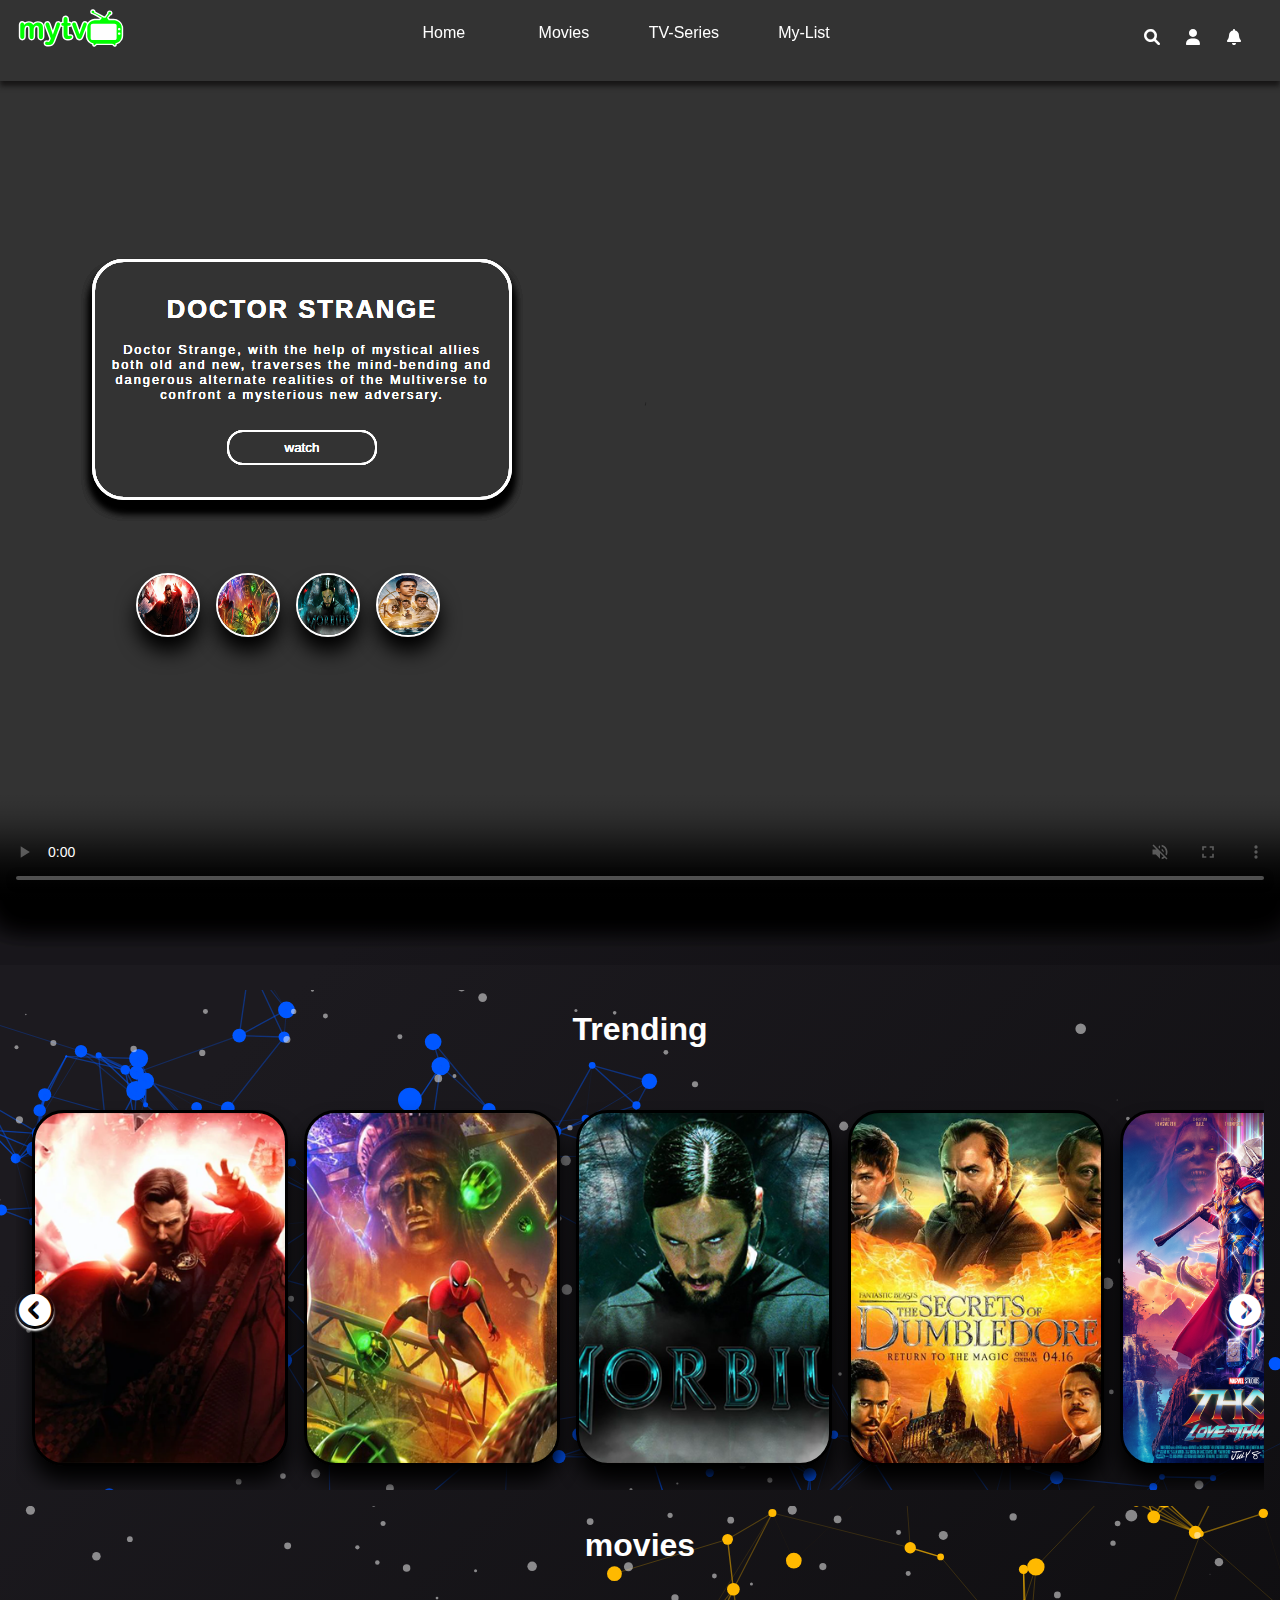
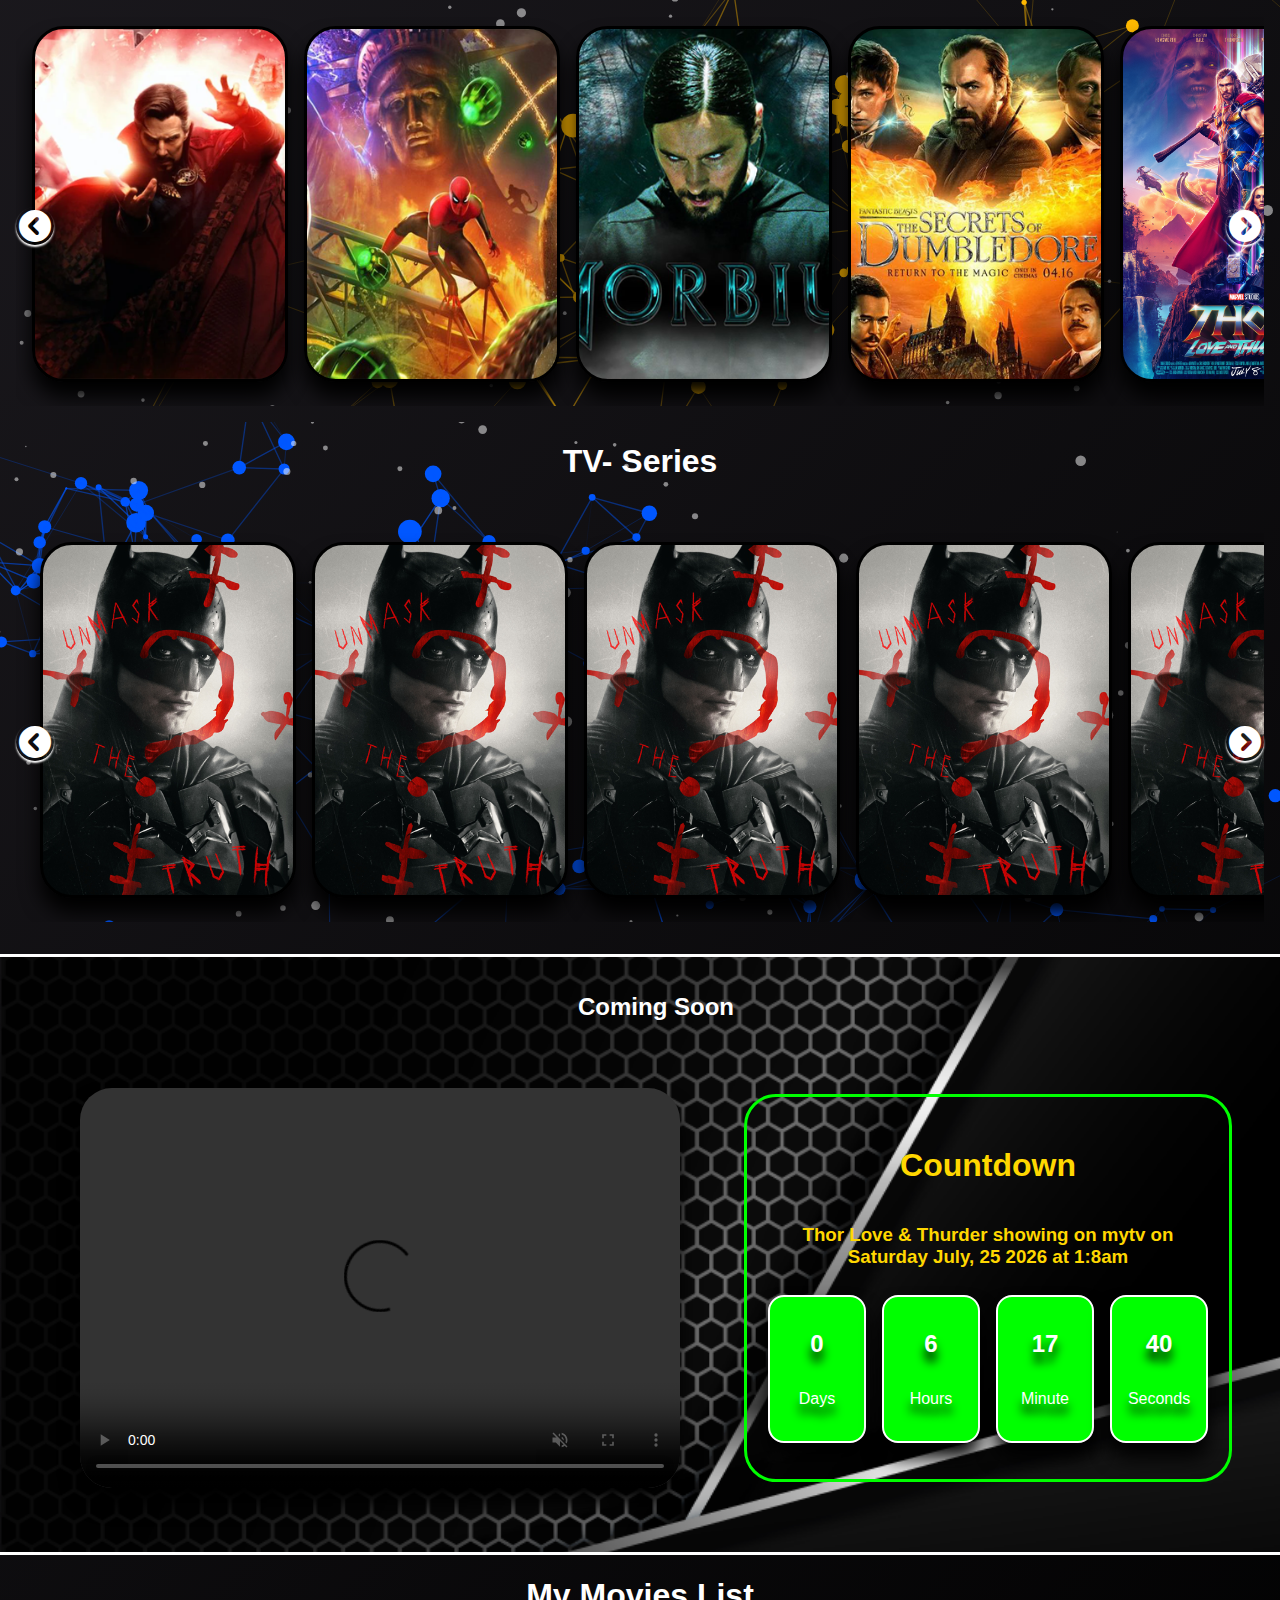
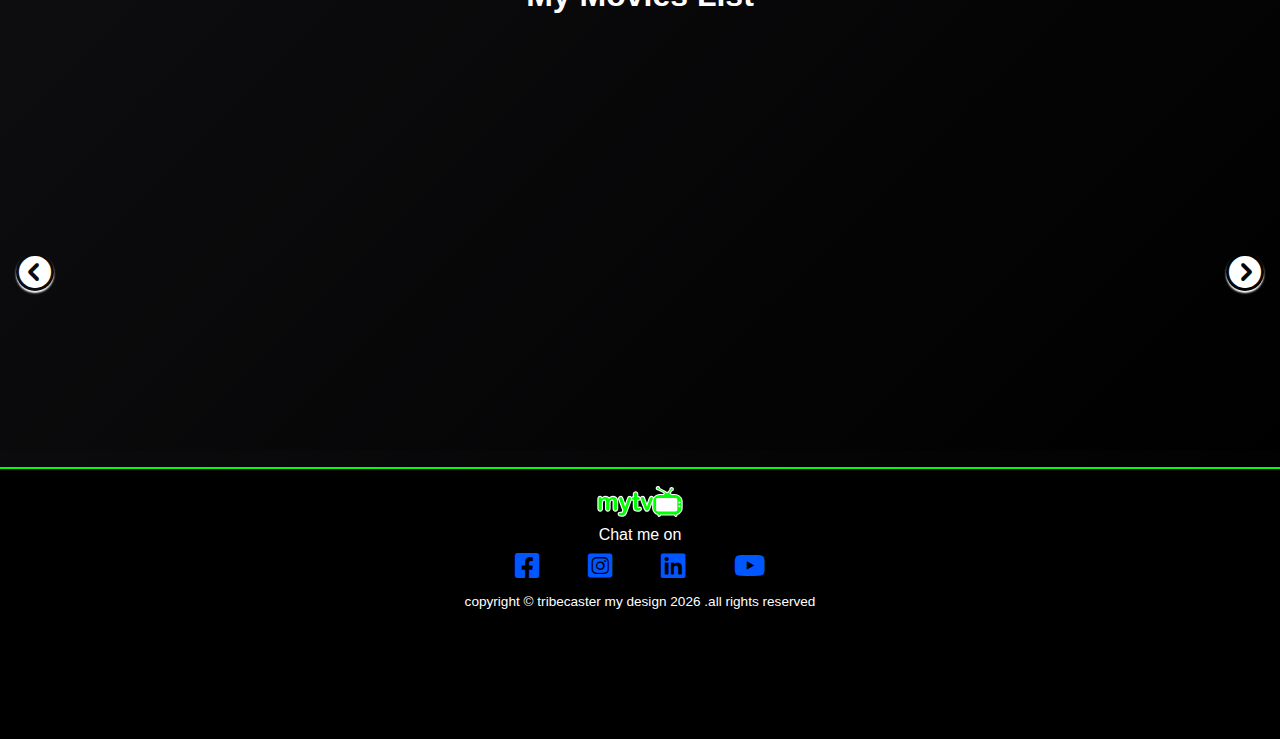
==== index.html @ 678ef8cb "add new files" ====
<!DOCTYPE html>
<html lang="en">
<head>
    <meta charset="UTF-8">
    <meta http-equiv="X-UA-Compatible" content="IE=edge">
    <meta name="viewport" content="width=device-width, initial-scale=1.0">
    <title>funtv</title>
    <!---------Font awesome---------->
    <link rel="stylesheet" href="./css/all.css">   
    <!---X------Font awesome------X---->

    <link rel="stylesheet" href="./css/style.css">
    
</head>
<body>

<!------------------------Navigation---------------------------->
    <header>
        <nav class="nav">
            <div class="main-nav">
                <div class="nav-menu nav-flex">
                    <div class="nav-logo">
                        <img src="./images/mymovies logo2.svg" alt="logo" width="110">
                    </div>

                    <div class="nav-toggle">
                        <div class="toggle-icon">
                            <i class="fa-solid fa-bars"></i>
                        </div>
                    </div>

                    <div class="nav-item">
                        <ul class="nav-list">
                            <li class="nav-link"><a href="#">Home</a></li>
                            <li class="nav-link"><a href="movies.html">Movies</a></li>
                            <li class="nav-link"><a href="#tv-series">TV-Series</a></li>
                            <li class="nav-link"><a href="#my-list">My-List</a></li>
                        </ul>
                    </div>

                    <div class="nav-user">
                        <ul class="other-icon">    
                            <li class="other-link">
                                <div class="search-box">
                                    <a href="searchbox.html"><i class="fa-solid fa-magnifying-glass"></i></a>
                                </div>
                            </li>
                            <li class="other-link">
                                <div class="login-box">
                                    <a href="#"><i class="fa-solid fa-user"></i></a>
                                </div>
                            </li>
                            <li class="other-link">
                                <div class="bell-box">
                                    <a href="#"><i class="fa-solid fa-bell"></i></a>
                                </div>
                            </li>
                        </ul>
                    </div>

                </div>
            </div>
        </nav>
    </header>
<!--------X----------------Navigation---------------X------------->

<!------------------------tittle Header---------------------------->
<main class="main">
    <section id="home">
      <div class="title-big">

        <div class="title-container">
        
            <!-------------------------
            <article class="title-header">
                <video controls muted autoplay loop class="video-container">
                    <source src="./video/morbius.mp4" type="video/mp4" /> 
                </video>
    
                <div class="title-box">
                    <h1>Morbius</h1>
                    <div class="title-info">
                        <p>Lorem ipsum dolor sit amet consectetur adipisicing elit. 
                            Laudantium voluptatum, dicta inventore quasi pariatur culpa 
                            aperiam similique recusandae ducimus molestiae?</p>
                    </div>
                    <div class="title-btn">
                        <button class="title-watch">Watch</button>
                    </div>
    
                </div>
    
            </article>
            --------------->

        </div>

    

      </div>

<!------------------------slider Header---------------------------     

      <div class="slider-header">
        <div class="slide-title">
            <h2>Most Watch Movies</h2>
        </div>

        <div class="slidehead-btn">
            <button class="prevslide">
                <i class="fa-solid fa-circle-chevron-left"></i>
            </button>
            <button class="nxtslide">
                <i class="fa-solid fa-circle-chevron-right"></i>
            </button>
        </div>

        <div class="slide-container slide snaps-inline">
           
            <div class="bg-banner" style="background-image:url(./images/model7.png);">
                <div class="bg-gradient">
                <div class="banner-info">
                    <h1>the amazing title</h1>
                    <span class="info-desc">
                        <p>
                            Lorem ipsum, dolor sit amet consectetur adipisicing elit. Necessitatibus, error.
                        </p>
                    </span>
    
                   <button class="btn-banner">watch</button>
                 </div>
                </div>   
            </div>

            <div class="bg-banner" style="background-image:url(./images/model7.png);">
                <div class="bg-gradient">
                <div class="banner-info">
                    <h1>the amazing title</h1>
                    <span class="info-desc">
                        <p>
                            Lorem ipsum, dolor sit amet consectetur adipisicing elit. Necessitatibus, error.
                        </p>
                    </span>
    
                   <button class="btn-banner">watch</button>
                 </div>
                </div>   
            </div>

            <div class="bg-banner" style="background-image:url(./images/model7.png);">
                <div class="bg-gradient">
                <div class="banner-info">
                    <h1>the amazing title</h1>
                    <span class="info-desc">
                        <p>
                            Lorem ipsum, dolor sit amet consectetur adipisicing elit. Necessitatibus, error.
                        </p>
                    </span>
    
                   <button class="btn-banner">watch</button>
                 </div>
                </div>   
            </div>


        </div>

      </div>

------X----------------slider Header--------------------X--------> 

    </section>

<!------X------------------tittle Header-------------------X--------->


<!----------------------------trending slider------------------------------------------>
<section id="trending">
    <div class="title-category">
        <h1>Trending</h1>
    </div>

    <!------------------Modal Movies------------------------>
    <div class="modal-movies">
        <div class="modal-container">
            <article class="box-modal">
                <div class="img-banner" style="background-image: url(../images/doctorstrange.png);">

                    <div class="watch-button">
                        <h1><i class="fa-solid fa-circle-play"></i></h1>
                    </div>

                </div>

                <div class="close-icon">
                    <i class="fa-solid fa-circle-xmark"></i>
                </div>

                <div class="modal-info">
                    <div class="movies-title">
                        <h2>Doctor strage</h2>
                    </div>
                    <div class="category-info">
                        
                        <span class="year">Year 2022</span>
                        <span class="rated">Rated 16+</span>
                        <span class="category">Action Adventure</span>

                    </div>

                    <div class="movies-info">
                        <p>
                            Lorem ipsum dolor sit, amet consectetur adipisicing elit.
                             A, iste? Quia esse minima expedita, sapiente molestiae voluptates
                              sit ducimus perspiciatis.
                        </p>
                    </div>

                    <div class="social-icon">
                        <div class="sad-btn">
                            <i class="fa-solid fa-face-sad-tear"></i>
                        </div>

                        <div class="like-btn">
                            <i class="fa-solid fa-thumbs-up"></i>
                        </div>
                        <div class="hearth-btn">
                            <i class="fa-solid fa-heart"></i>
                        </div>

                    </div>
                </div>
            </article>
        </div>
    </div>
    <!-------------------Modal Movies----------------------->

    <div class="slider-main">
        <div class="trending-container slider snaps-inline">
            <article class="trending-box" style="background-image: url(./images/batman.png);">
                <div class="card-title">
                   <h2>Batmen23</h2>
                </div>
    
                <div class="more-info">
                    <div class="button-icon">
                        <i class="fa-regular fa-circle-play"></i>
                        <div class="name-icon">
                            <span>info</span>
                        </div>
                    </div>
    
                    <div class="add-icon">
                        <i class="fa-solid fa-circle-plus"></i>
                        <div class="add-list">
                            <span>add to list</span>
                        </div>
    
                    </div>
    
                </div>
            </article>
    
    
        </div>
        <div class="slide-button">
            <div class="prev-slide previcon" onclick="prev(this)" type="button" >
                <i class="fa-solid fa-circle-chevron-left"></i>
            </div>
            <div class="next-slide nexticon" onclick="next(this)" type="button" >
                <i class="fa-solid fa-circle-chevron-right"></i>
            </div>
            
        </div>
        </div>

    </div>



</section>
<!---------X-------------------trending slider--------------------------X---------------->

<!----------------------------trending slider------------------------------------------>
<section id="movies">
    <div class="title-category">
        <h1>movies</h1>
    </div>

    <!------------------Modal Movies------------------------>
    <div class="modal-movies">
        <div class="modal-container2">
            <article class="box-modal2">
                <div class="img-banner" style="background-image: url(../images/doctorstrange.png);">

                    <div class="watch-button">
                        <h1><i class="fa-solid fa-circle-play"></i></h1>
                    </div>

                </div>

                <div class="close-icon">
                    <i class="fa-solid fa-circle-xmark"></i>
                </div>

                <div class="modal-info">
                    <div class="movies-title">
                        <h2>Doctor strage</h2>
                    </div>
                    <div class="category-info">
                        
                        <span class="year">Year 2022</span>
                        <span class="rated">Rated 16+</span>
                        <span class="category">Action Adventure</span>

                    </div>

                    <div class="movies-info">
                        <p>
                            Lorem ipsum dolor sit, amet consectetur adipisicing elit.
                             A, iste? Quia esse minima expedita, sapiente molestiae voluptates
                              sit ducimus perspiciatis.
                        </p>
                    </div>

                    <div class="social-icon">
                        <div class="sad-btn">
                            <i class="fa-solid fa-face-sad-tear"></i>
                        </div>

                        <div class="like-btn">
                            <i class="fa-solid fa-thumbs-up"></i>
                        </div>
                        <div class="hearth-btn">
                            <i class="fa-solid fa-heart"></i>
                        </div>

                    </div>
                </div>
            </article>
        </div>
    </div>
    <!-------------------Modal Movies----------------------->

    <div class="slider-main">
        <div class="trending-container2 slider snaps-inline" >
            <article class="trending-box2" style="background-image: url(./images/batman.png);">
                <div class="card-title">
                   <h2>Batmen23</h2>
                </div>
    
                <div class="more-info">
                    <div class="button-icon">
                        <i class="fa-regular fa-circle-play"></i>
                        <div class="name-icon">
                            <span>info</span>
                        </div>
                    </div>
    
                    <div class="add-icon">
                        <i class="fa-solid fa-circle-plus"></i>
                        <div class="add-list">
                            <span>add to list</span>
                        </div>
    
                    </div>
    
                </div>
            </article>


        </div>
        
        <div class="slide-button">
            <div class="prev-slide previcon" onclick="prev(this)" type="button" >
                <i class="fa-solid fa-circle-chevron-left"></i>
            </div>
            <div class="next-slide nexticon" onclick="next(this)" type="button" >
                <i class="fa-solid fa-circle-chevron-right"></i>
            </div>
            
        </div>
        </div>

    </div>



</section>
<!---------X-------------------trending slider--------------------------X---------------->

 
<!----------------------------Movies------------------------------------------>
<section id="tv-series">
    <div class="title-category">
        <h1>TV- Series</h1>
    </div>

    <div class="slider-main">
        <div class="trending-container">
            <article class="trending-box" style="background-image: url(./images/batman.png);">
                <div class="card-title">
                   <h2>Batmen23</h2>
                </div>
    
                <div class="more-info">
                    <div class="button-icon">
                        <i class="fa-regular fa-circle-play"></i>
                        <div class="name-icon">
                            <span>info</span>
                        </div>
                    </div>
    
                    <div class="add-icon">
                        <i class="fa-solid fa-circle-plus"></i>
                        <div class="add-list">
                            <span>add to list</span>
                        </div>
    
                    </div>
    
                </div>
            </article>
    
            <article class="trending-box" style="background-image: url(./images/batman.png);">
                <div class="card-title">
                   <h2>Batmen25</h2>
                </div>
    
                <div class="more-info">
                    <div class="button-icon">
                        <i class="fa-regular fa-circle-play"></i>
                        <div class="name-icon">
                            <span>info</span>
                        </div>
                    </div>
    
                    <div class="add-icon">
                        <i class="fa-solid fa-circle-plus"></i>
                        <div class="add-list">
                            <span>add to list</span>
                        </div>
    
                    </div>
    
                </div>
            </article>
    
            <article class="trending-box" style="background-image: url(./images/batman.png);">
                <div class="card-title">
                   <h2>Batmen60</h2>
                </div>
    
                <div class="more-info">
                    <div class="button-icon">
                        <i class="fa-regular fa-circle-play"></i>
                        <div class="name-icon">
                            <span>info</span>
                        </div>
                    </div>
    
                    <div class="add-icon">
                        <i class="fa-solid fa-circle-plus"></i>
                        <div class="add-list">
                            <span>add to list</span>
                        </div>
    
                    </div>
    
                </div>
            </article>
    
            <article class="trending-box" style="background-image: url(./images/batman.png);">
                <div class="card-title">
                   <h2>Batmen</h2>
                </div>
    
                <div class="more-info">
                    <div class="button-icon">
                        <i class="fa-regular fa-circle-play"></i>
                        <div class="name-icon">
                            <span>info</span>
                        </div>
                    </div>
    
                    <div class="add-icon">
                        <i class="fa-solid fa-circle-plus"></i>
                        <div class="add-list">
                            <span>add to list</span>
                        </div>
    
                    </div>
    
                </div>
            </article>
    
            <article class="trending-box" style="background-image: url(./images/batman.png);">
                <div class="card-title">
                   <h2>Batmen</h2>
                </div>
    
                <div class="more-info">
                    <div class="button-icon">
                        <i class="fa-regular fa-circle-play"></i>
                        <div class="name-icon">
                            <span>info</span>
                        </div>
                    </div>
    
                    <div class="add-icon">
                        <i class="fa-solid fa-circle-plus"></i>
                        <div class="add-list">
                            <span>add to list</span>
                        </div>
    
                    </div>
    
                </div>
            </article>
    
            <article class="trending-box" style="background-image: url(./images/batman.png);">
                <div class="card-title">
                   <h2>Batmen</h2>
                </div>
    
                <div class="more-info">
                    <div class="button-icon">
                        <i class="fa-regular fa-circle-play"></i>
                        <div class="name-icon">
                            <span>info</span>
                        </div>
                    </div>
    
                    <div class="add-icon">
                        <i class="fa-solid fa-circle-plus"></i>
                        <div class="add-list">
                            <span>add to list</span>
                        </div>
    
                    </div>
    
                </div>
            </article>
    
            <article class="trending-box" style="background-image: url(./images/batman.png);">
                <div class="card-title">
                   <h2>Batmen</h2>
                </div>
    
                <div class="more-info">
                    <div class="button-icon">
                        <i class="fa-regular fa-circle-play"></i>
                        <div class="name-icon">
                            <span>info</span>
                        </div>
                    </div>
    
                    <div class="add-icon">
                        <i class="fa-solid fa-circle-plus"></i>
                        <div class="add-list">
                            <span>add to list</span>
                        </div>
    
                    </div>
    
                </div>
            </article>
    
            <article class="trending-box" style="background-image: url(./images/batman.png);">
                <div class="card-title">
                   <h2>Batmen</h2>
                </div>
    
                <div class="more-info">
                    <div class="button-icon">
                        <i class="fa-regular fa-circle-play"></i>
                        <div class="name-icon">
                            <span>info</span>
                        </div>
                    </div>
    
                    <div class="add-icon">
                        <i class="fa-solid fa-circle-plus"></i>
                        <div class="add-list">
                            <span>add to list</span>
                        </div>
    
                    </div>
    
                </div>
            </article>
    
        </div>
        <div class="slide-button">
            <div class="prev-slide previcon" onclick="prev(this)" type="button" >
                <i class="fa-solid fa-circle-chevron-left"></i>
            </div>
            <div class="next-slide nexticon" onclick="next(this)" type="button" >
                <i class="fa-solid fa-circle-chevron-right"></i>
            </div>
            
        </div>
        </div>

    </div>


</section>
<!----------X------------------Movies--------------------------------X---------->

<section id="notification">

    <div class="notification-container">

        <div class="notif-title">
            <h2>Coming Soon</h2>
        </div>

      <article class="countdown-box">
        <div class="video-display">
            <video controls muted autoplay loop class="latest-movies">
                <source src="./video/video1.mp4" type="video/mp4">
            </video>
        </div>

      

        <div class="countdown-info">
            <div class="soon-desc">
                <h1>Countdown</h1>
                <h3>Thor LOve & Thunder showing on funtTV on sept, 15 2022 Monday @ 12:30 am</h3>
            </div>

            <div class="deadline">
                <!-----------deadline item--------------------->
                <div class="deadlin-format">
                    <h4>22</h4>
                    <span class="year">Days</span>
                </div>

                <!---X--------deadline item------------X--------->
                <!-----------deadline item--------------------->
                <div class="deadlin-format">
                    <h4>22</h4>
                    <span class="year">Hours</span>
                </div>

                <!---X--------deadline item------------X--------->
                 <!-----------deadline item--------------------->
                 <div class="deadlin-format">
                    <h4>22</h4>
                    <span class="year">Minute</span>
                </div>

                <!---X--------deadline item------------X--------->
                 <!-----------deadline item--------------------->
                 <div class="deadlin-format">
                    <h4>22</h4>
                    <span class="year">Seconds</span>
                </div>

                <!---X--------deadline item------------X--------->
            </div>
        </div>

      </article>
    </div>
</section>

<section id ="my-list">
    <div class="title-category">
        <h1>My Movies List</h1>

    </div>

    

    <!------------------Modal Movies------------------------>
    <div class="modal-movies">
        <div class="modal-container">
            <article class="box-modal">
                <div class="img-banner" style="background-image: url(../images/doctorstrange.png);">

                    <div class="watch-button">
                        <h1><i class="fa-solid fa-circle-play"></i></h1>
                    </div>

                </div>

                <div class="close-icon">
                    <i class="fa-solid fa-circle-xmark"></i>
                </div>

                <div class="modal-info">
                    <div class="movies-title">
                        <h2>Doctor strage</h2>
                    </div>
                    <div class="category-info">
                        
                        <span class="year">Year 2022</span>
                        <span class="rated">Rated 16+</span>
                        <span class="category">Action Adventure</span>

                    </div>

                    <div class="movies-info">
                        <p>
                            Lorem ipsum dolor sit, amet consectetur adipisicing elit.
                             A, iste? Quia esse minima expedita, sapiente molestiae voluptates
                              sit ducimus perspiciatis.
                        </p>
                    </div>

                    <div class="social-icon">
                        <div class="sad-btn">
                            <i class="fa-solid fa-face-sad-tear"></i>
                        </div>

                        <div class="like-btn">
                            <i class="fa-solid fa-thumbs-up"></i>
                        </div>
                        <div class="hearth-btn">
                            <i class="fa-solid fa-heart"></i>
                        </div>

                    </div>
                </div>
            </article>
        </div>
    </div>
    <!-------------------Modal Movies----------------------->

    <div class="slider-main">
        <div class="addlist-container2 slider snaps-inline" >
            <!----------------------------
            <article class="soon-box">
              <div class="soon-inside" style="background-image: url(./images/batman.png);">
                <div class="card-title">
                   <h2>Batmen23</h2>
                </div>
    
                <div class="soon-info ">
                    <div class="button-icon soon-icon">
                        <i class="fa-regular fa-circle-play"></i>
                        <div class="name-icon">
                            <span>info</span>
                        </div>
                    </div>
    
                    <div class="add-icon soon-icon">
                        <i class="fa-solid fa-circle-plus"></i>
                        <div class="add-list">
                            <span>add to list</span>
                        </div>
    
                    </div>
    
                </div>
               </div>
            </article>


           ------------------------>
        </div>
        
        <div class="slide-button">
            <div class="prev-slide previcon" onclick="prev(this)" type="button" >
                <i class="fa-solid fa-circle-chevron-left"></i>
            </div>
            <div class="next-slide nexticon" onclick="next(this)" type="button" >
                <i class="fa-solid fa-circle-chevron-right"></i>
            </div>
            
        </div>
        </div>

    </div>

</section>

</main>

<footer>

    <div class="footer-container">
        <div class="footer-info">
            <div class="my-logo">
                <img src="./images/mymovies logo2.svg" alt="" width="90">
            </div>
                <span class="visit">Chat me on</span>
            <div class="footer-icon">
              
                    <a href="#"><i class="fa-brands fa-facebook-square"></i></a>
                    <a href="#"><i class="fa-brands fa-instagram-square"></i></a>
                    <a href="#"><i class="fa-brands fa-linkedin"></i></a>
                    <a href="#"><i class="fa-brands fa-youtube"></i></a>
             
            </div>
            <span class="copyright">
                <p>copyright &copy; tribecaster my design <span id="date"> </span>
                    .all rights reserved</p>
            </span>
        </div>
    </div>

</footer>


    <!---------------Javascript Library------------------>

    <script src="./js/main.js"></script>

    
</body>
</html>
---- css/style.css ----
::-webkit-scrollbar {
    height: 0.75rem;
    width: 0.75rem;
    
}

::-webkit-scrollbar-track {
    background: rgba(23, 22, 22);
}


::-webkit-scrollbar-thumb {
    background: var(--dark);
    border-radius: 1rem;
    border: 2px solid var(--lightDark);
}

::-webkit-scrollbar-thumb:hover {

    border: 2px solid var(--applegreen);

}


html, body {
    width: 100%;
    margin: 0;
    padding: 0;
    box-sizing: border-box;
    overflow-x: hidden;
    scroll-behavior: smooth;
    background: var(--darkapple);
    font-family: Arial, Helvetica, sans-serif;   
}


:root {

    /*---------Linear Gradient-------------*/
    --darklighht: linear-gradient(260deg, rgba(0, 0, 0) 0%,  rgba(0, 0, 5) 35%, rgba(23, 22, 22, 1) 100%);
    --darksky: linear-gradient(90deg, rgba(4,1,43,1) 0%, rgba(13,6,130,1) 50%, rgba(4,1,43,1) 100%);
    --darksky2: radial-gradient(circle, rgba(4,1,43,1) 0%, rgba(13,6,130,1) 30%, rgba(4,1,43,1) 90%);
    --preDark: radial-gradient(circle, rgba(20,20,22,1) 0%, rgba(11,11,11,1) 45%, rgba(1,0,8,1) 100%);
    --darkapple: linear-gradient(315deg, #000000 0%, #1c1a1f 74%);
    --darkapple2: linear-gradient(90deg, rgba(0, 0, 0, 0) 0%, rgba(0, 0, 0, 0.192) 40%, hwb(264 10% 88%) 74%, hwb(264 10% 88%) 100%);
    --cyan: #4158D0;
    --gradeientmegnta: linear-gradient(43deg, #4158D0 0%, #C850C0 46%, #FFCC70 100%);

    /*--X-------Linear Gradient-----------X--*/

    /*--------- Color-------------*/
    --darkblue: #04012b;
    --applegreen: #00FF00;
    --dark: #000000;
    --lightDark: #171616;
    --lavander: rgb(90, 20, 160);
    --cyan: #0057FF;

    /*----X----- Color----------X---*/

}

/*-----------------Global style----------------------*/
.nav-flex {
    display: flex;
    flex-direction: row;
    flex-wrap: wrap; 
    font-family: Arial, Helvetica, sans-serif;   
}

ul {
    list-style: none;
}

a {
    text-decoration: none;
    color: white;
}

/*---------------Header-----------------*/

.nav {
    margin: 0rem;
    padding: 0rem;
    background: transparent;
    overflow: hidden;
    min-height:9vh;
    height: 0rem;
    color: white;
    position: fixed;
    z-index: 1000;
    width: 100%;
    transition: 2s all ease-in-out;
    box-shadow: 0 5px 5px var(--lightDark);
}

.fixed-nav {

    background: var(--dark);
    transition: 2s all ease-in-out;
    box-shadow: 0 3px 3px var(--applegreen);
}

.nav-logo {
    align-items: center !important;
    justify-content: center;
    margin-top: -0.5rem;
  
}

.nav-toggle {
    justify-content: left;
    left: 85%;
    position: absolute;
    margin: 0.25rem;
    padding: 0.70rem;
    border-radius: 10rem;
    display: none;
    top: 0%;
    transition: 1s all ease-in-out;
}

.toggle-icon i {
    font-size: 1.25rem;
}

.show-nav{
    height: 23rem;
    transition: 1s all ease-in-out;
    border-radius: 0rem 0rem 10rem 2rem;
    border-bottom: 4px solid var(--applegreen);
    box-shadow: 0 5px 5px var(--dark);
}

.main-nav {
    margin: 1rem;

}

.nav-menu {
    justify-content: space-between;
}

.nav-list {
    display: flex;
    align-items: center;
    justify-content: space-between; 
    margin: 0.5rem;
  
} 
    

.nav-link {
    width: 120px;
    height: 50px;
    justify-content: center;
    text-align: center;
    transition: 5s all ease-out;
    border-radius: 0.5rem;
   
}

.nav-link :hover{
    background-color: var(--darkDark);
    padding: 0.35rem;
    border-radius: 1rem;
    font-weight: bold;
    font-size: 1.10rem;
    transition: 0.5s all ease-in;
    color: var(--applegreen);
    box-shadow: 0 2px 5px white;
    border: 2px solid var(--applegreen);
    
}


.other-icon {
    display: flex;
    align-items: center;
    justify-content: center;
    flex-direction: row;
    text-align: center;
    margin: 0.6rem;
    
}

.other-link {
    margin: 0rem 0.5rem;
    width: 25px;
    height:25px;
    text-align: center ;
    align-items: center !important;
    display: flex;
    justify-content: center;
}

.other-link a {
    height: 20px;
    width: 20px;

}

.other-link a:hover{
    background-color: var(--darkDark);
    padding: 0.3rem 0.5rem;
    border-radius: 10rem;
    font-weight: bold;
    font-size: 1.35rem;
    transition: 0.5s all ease-in-out;
    color: var(--applegreen);
    box-shadow: 0 2px 3px white;
    border: 2px solid var(--applegreen);
 

}

/*--X--------------Header---------------X--*/

/*---------------Title Header-----------------*/
.title-header {
    display: flex;
    justify-content: center;
    align-items: center;
    margin: 0%;
    box-sizing: border-box;
    min-height: 110vh;
    place-items: center;

}

.title-container {
    display: flex;
    justify-content: center;
    flex-direction: row;
    align-items: center;
    overflow: hidden;
    width: 100%;
}

.video-container{
    top: 0;
    left: 0;
    width: 100%;
    height: 100%;
    object-fit: cover;
    position: absolute;
    z-index: 200;
    box-shadow: 0 20px 30px var(--dark);

}

.title-box {
    display: flex;
    flex-direction: column;
    width: 420px;
    height: 300px;
    color: white;
    align-items: center;
    position: absolute;
    justify-content: center;
    right: 60%;
    margin-top: -18%;


}

.box-title {
    border: 3px solid white;
    box-shadow: 0 10px 10px var(--dark);
    font-size: 0.8rem;
    padding: 1rem;
    border-radius: 2rem;
    z-index: 300;
    font-family: Arial, Helvetica, sans-serif;
    letter-spacing: 2px;
}

.title-box h1 {
    text-transform: uppercase;
    justify-content: center;
    width: 100%;
    align-items: center;
   text-align: center;
}

.title-info {
    text-align: center;
}

.title-btn {

    display: flex;
    justify-content: center;
    padding: 1rem;
    align-items: center;
    
    
}

.title-watch {

    width: 150px;
    height: 35px;
    border-radius: 1rem;
    border-style: none;
    background: transparent;
    border: 2.5px solid white;
    color: white;
    transition: 1s all ease-in-out;
    justify-content: center;
    align-items: center;
    text-align: center;

}

.title-btn :hover {

    box-shadow: 0 7px 8px var(--dark);
    transition: 1s all ease-in-out;
    color: var(--cyan);
    letter-spacing: 0.8rem;
    text-transform: uppercase;
    background: white;
    text-align: center;
    justify-content: center;
    align-items: center;
    display: flex;
    text-shadow: 0 2px 2px var(--dark);
    font-weight: bold;

}

.trailer-container {
    display: flex;
    justify-content: center;
    width: 100%;
    height: 150px;
    align-items: center;
    flex-direction:row;
    position: absolute;
    top: 100%;
    
}

.trailer-list {
  
    display: flex;
    flex-direction: row;
    justify-content: center;
    align-items: center;
    width: 350px;
    left: -8%;
    position: relative;
    z-index: 400;

}

.trailer-link {
    width: 60px;
    height: 60px;
    border: 2px solid white;
    overflow:hidden ;
    align-items: center;
    box-shadow: 0 15px 20px var(--dark);
    border-radius: 10rem;
    justify-content: center;
    transition:  1s all ease-out;
    flex-direction: column;
    margin: 0.5rem;

}

.trailer-link:hover {

    border-radius: 2rem 0em 2rem 0rem;
    transition: 1s all ease-in-out;
    transform: scale(1.1);
    border: 2px solid white;
    box-shadow: 0 10px 15px var(--applegreen);

}

.trailer-img {
    width: 100%;
    height: 100%;
    display: flex;
    justify-content: center;
    align-items: center;

}

/*---X------------Title Header---------------X--*/

/*-----------------Header Slider--------------------*/

.slider-header {
    display: flex;
    justify-content:center;
    align-items:center;
    flex-direction: column;

}

.slide-title {
    display: flex;
    justify-content: flex-end;
    color: whitesmoke;
    align-items: center;
    margin-right: 3rem;
    width: 1100px;
}

.slide-container {

    width: 100%;
    max-width: 1100px;
    max-height: 100%;
    height: 110vh;
    display: flex;
    flex-direction: row;
    justify-content: flex-start;
    align-items: center;
    padding-bottom: 1rem;
    scroll-behavior: smooth;
    transition: 1s all ease-in-out;
    margin-bottom: 3rem;
    overflow-x: auto;
}

.slide-container::-webkit-scrollbar {
    margin: 2rem;

}

.bg-banner {

    width: 315px;
    height: 650px;
    background-position: center;
    background-size: cover;
    background-repeat: no-repeat;
    display: flex;
    align-items: center;
    justify-content: center;
    margin: 1rem;
    border: 2px solid var(--dark);
    transition: 1s all ease-out;
    padding: 0.5rem;
    background-blend-mode:difference;
    margin-bottom: 1rem;  
    transition: 1s all ease-out; 
    box-shadow: 0 15px 15px var(--dark);

}


.bg-gradient {
    width: 100%;
    height: 100%;
    background: var(--darkapple2);
    display: flex;
    justify-content: center;
    align-items: center;
    padding: 1.5rem;
    
}

.banner-info {
    display: flex;
    justify-content: center;
    align-items: center;
    border: 3px solid white;
    width: 250px;
    height: 250px;
    padding: 2rem 0.5rem;
    margin: 1rem;
    margin-top: 100%;
    flex-direction: column;
    position: relative;
    border-radius: 1rem;
    text-align: center;
    color: white;
    box-shadow: 0 7px 8px var(--dark);
    text-shadow: 0 3px 3px var(--dark);
    transition: 1s all ease-in-out;
    opacity: 0%;
   
}

.banner-info h3 {
    width: 100%;
    height: 50px;
   
}

.info-desc {
    width: 100%;
    height: 175px;
    overflow: hidden;
    font-size: 0.9rem;
    padding-bottom: 0.7rem;
    margin-bottom: 0.5rem;
}

.bg-banner:hover {

    transition: 1s all ease-in-out;
    box-shadow: 0 18px 20px rgb(6, 18, 240);
    border: 5px solid white;

}

.bg-banner:hover .banner-info {

    opacity: 100%;
    transition: 1s all ease-in-out;

}

.btn-banner {
    width: 100px;
    height: 25px;
    border-radius: 1rem;
    border-style: none;
    border: 2px solid white;
    background: transparent;
    color: white;
    box-shadow: 0 10px 10px var(--dark);
    text-transform: uppercase;

}


.snaps-inline {
    scroll-snap-type: inline mandatory;
    scroll-padding-inline: 1rem;
    scroll-snap-type: mandatory;

}

.snaps-inline > * {
    scroll-snap-align: start;
}

.slidehead-btn {
    width: 100%;
    max-width: 1120px;
    display: flex;
    justify-content: space-between;
    align-items: center;
    z-index: 2500;
    position: absolute;
    transition: 1s all ease-in-out;

}

.prevslide, .nxtslide {
    width: 40px;
    height: 40px;
    font-size: 1.5rem;
    display: flex;
    justify-content: center;
    align-items: center;
    border-radius: 10rem;
    background-color: transparent;
    color: white;
    border-style: none;
    box-shadow: 0 2px 2px white;
    
}

.nxtslide :hover {
    font-size: 2rem;
    color: whitesmoke;
    transition: 0.5s all ease-in-out;
}

.prevslide :hover {
    font-size: 2rem;
    color: whitesmoke;
    transition: 0.5s all ease-in-out;
    
}



/*-----------------Header Slider--------------------*/


main {

    background: var(--darkapple);
    margin: 0;
    padding: 0;
    width: 100%;
    height: 100%;

}

/*---------------Trending Media Scroll-----------------*/

#trending {

    background-image: url(../images/abract.svg);
    width: 100%;
    height: 100%;
    background-size: cover;
    background-position:bottom;
    background-repeat: no-repeat;

}


#tv-series {

    background-image: url(../images/abract.svg);
    width: 100%;
    height: 100%;
    background-size: cover;
    background-position:bottom;
    background-repeat: no-repeat;

}

#movies {

    background-image: url(../images/abract\ 2.svg);
    width: 100%;
    height: 100%;
    background-size: cover;
    background-position: center;
    background-repeat: no-repeat;

}

#trending {
    margin: 0;
    padding: 0;
    box-sizing: border-box;

}

.title-category {
    display: flex;
    justify-content: center;
    color: white;

}

.trending-container {

    display: grid;
    grid-auto-flow: column;
    grid-auto-columns: 30;
    overflow-x: auto;
    height: 100%;
    margin: 1rem;
    scroll-behavior: smooth;
    padding: 1rem;

    
}

.trending-container::-webkit-scrollbar-track {
    background: rgba(23, 22, 22, 25%) !important;
}

.trending-box {
    width: 250px;
    min-height: 350px;
    margin: 0.5rem;
    display: flex;
    justify-content: center;
    align-items: center;
    background-position: center;
    background-size: cover;
    background-repeat: no-repeat;
    border-radius: 2rem;
    border: 3px solid var(--dark);
    box-shadow: 0 15px 20px var(--dark);
    flex-direction: column;
    align-items: center;
    overflow: hidden;
    transition: 1s all ease-in-out;
    scroll-behavior: auto;
    color: white;
    
}

.soon-box {

    display: flex;
    justify-content: center !important;
    align-items: center;
    width: 250px;
    height: 350px;
   border-radius: 1rem;
   overflow: hidden;
   box-shadow:  0 15px 20px var(--dark);
   margin: 0.75rem;
   flex-direction: column;
   
}

.card-title {
    width: 100%;
    height: 75px;
    display: flex;
    justify-content: center;
    text-align: center;
    color: white;
    align-items: center;
    visibility: hidden;


}

.card-title h2 {
    padding: 1rem;
    text-shadow: 0 5px 5px var(--dark);
    letter-spacing: -0.5px;

}

.soon-inside {

    background-position: center;
    background-size: cover;
    background-repeat: no-repeat;
    width: 100%;
    height: 100%;
    display: flex;
    justify-content: center;
    align-items: center;
    flex-direction: column;

}

.soon-info {
    display: flex;
    justify-content: space-around;
    color: white;
    width: 100%;
    height: 10rem;
    margin: 1rem;
    align-items: baseline;
    padding: 1rem;
    transform: translateY(130%);
    transition: 1s all ease-in-out;
    font-size: 1.25rem;
}

.soon-box:hover  .soon-info {

    transform: translateY(70%);
    transition: 1s all ease-in;
    background-color: rgba(28, 241, 17, 0.5);
    
}

.soon-icon i{
    background:var(--applegreen) !important;
    padding: 0.25rem;
    border-radius: 10rem;
    color: white;
    font-size: 1.5rem;
    box-shadow: 0 15px 15px var(--dark);
}


.trending-box:hover {
    border: 3px solid var(--lavander);
    transition: 1s all ease-in;
}

.trending-box:hover  .more-info {

    transform: translateY(70%);
    transition: 1s all ease-in;
    background-color: rgba(102, 51, 153, 50%);
    border: 4px solid var(--lavander);
}


.more-info {
    display: flex;
    justify-content: space-around;
    background-color: rgba(255, 255, 255, 50%);
    border: 2px solid rgba(255, 255, 255, 50%);
    color: white;
    width: 100%;
    height: 10rem;
    margin: 1rem;
    align-items: baseline;
    padding: 1rem;
    transform: translateY(140%);
    transition: 1s all ease-in-out;
    font-size: 1.25rem;
    z-index: 900;
}

.button-icon {
    display: flex;
    flex-direction: column;
    justify-content: center;
    align-items: center !important;
    width: 110px;
    
}

.addlist-icon {
    display: flex;
    flex-direction: column;
    justify-content: center;
    align-items: center !important;
    width: 110px;
    
}

.button-icon i {
    background:var(--gradeientmegnta);
    padding: 0.25rem;
    border-radius: 20rem;
    color: white;
    justify-content: center !important;
    justify-items: center !important;
    flex-direction: column;
    display: flex;
    font-size: 1.5rem;
    box-shadow: 0 15px 15px var(--dark);
    margin: 0rem;

}

.name-icon {
   visibility: hidden;
   transition: 1s all ease-out;
}

.button-icon:hover .name-icon {
    visibility: visible;
    border-radius: 1rem;
    border: 1px solid white;
    transition: 1s all ease-in-out;
    margin-top: 0.25rem;
    padding: 0.5rem;
}

.add-icon {
    display: flex;
    flex-direction: column;
    justify-content: center;
    align-items: center;
    width: 120px;

}

.remove-icon {
    display: flex;
    flex-direction: column;
    justify-content: center;
    align-items: center;
    width: 100px;
    text-align: center;

}

.remove-icon i{
    background:var(--gradeientmegnta);
    padding: 0.25rem;
    border-radius: 10rem;
    color: white;
    font-size: 1.5rem;
    box-shadow: 0 15px 15px var(--dark);
}

.remove-icon:hover .add-list {
    visibility: visible;
    margin-top: 0.25rem;
    border-radius: 1rem;
    border: 1px solid white;
    transition: 1s all ease-in-out;
    padding: 0.5rem;
}

.add-icon i{
    background:var(--gradeientmegnta);
    padding: 0.25rem;
    border-radius: 10rem;
    color: white;
    font-size: 1.5rem;
    box-shadow: 0 15px 15px var(--dark);
}

.add-list {
    visibility: hidden;
    transition: 1s all ease-out;
}

.add-icon:hover .add-list {
    visibility: visible;
    margin-top: 0.25rem;
    border-radius: 1rem;
    border: 1px solid white;
    transition: 1s all ease-in-out;
    padding: 0.5rem;
}

/*-------------button slider--------------*/
.slide-button {
    display: flex;
    justify-content: space-between;
    flex-direction: row;
    width: 100%;
    color: white;
    font-size: 2rem;
    align-items: center !important;
    position: absolute;
    margin-top: -18%;
}

 .next-slide, .prev-slide {
    margin: 1rem;
    border: 4px solid transparent;
    border-radius: 10rem;
    align-items: center;
    height: 30px;
    width: 30px;
    justify-content: center;
    display: flex;
    background-color: transparent;
    box-shadow: 0 2px 2px white;
    transition: 1s all ease-out;

}



.show-btn {
    visibility: visible !important;
}

.prev-slide :hover , .next-slide :hover {

   transform: scale(1.2);
   transition: 0.5s all ease-in-out;
   border-radius: 10rem;
   border: 2px solid transparent;
   box-shadow: 0 10px 10px var(--dark);
 
}

.hide-scroll {

    visibility: hidden;
}

/*-----X--------button slider-------X-------*/
/*---------------modal Movies-----------------*/

.button-icon2 {
    display: flex;
    flex-direction: column;
    justify-content: center;
    align-items: center !important;
    width: 110px;
    
}

.button-icon2 i {
    background:var(--gradeientmegnta);
    padding: 0.25rem;
    border-radius: 20rem;
    color: white;
    justify-content: center !important;
    justify-items: center !important;
    flex-direction: column;
    display: flex;
    font-size: 1.5rem;
    box-shadow: 0 15px 15px var(--dark);
    margin: 0rem;

}

.button-icon2:hover .name-icon {
    visibility: visible;
    border-radius: 1rem;
    border: 1px solid white;
    transition: 1s all ease-in-out;
    margin-top: 0.25rem;
    padding: 0.5rem;
}

.add-icon2 {
    display: flex;
    flex-direction: column;
    justify-content: center;
    align-items: center;
    width: 120px;
    
}

.add-icon2 i{
    background:var(--gradeientmegnta);
    padding: 0.25rem;
    border-radius: 10rem;
    color: white;
    font-size: 1.5rem;
    box-shadow: 0 15px 15px var(--dark);

}

.hide{
    visibility: hidden;
}

.add-icon2:hover .add-list {
    visibility: visible;
    margin-top: 0.25rem;
    border-radius: 1rem;
    border: 1px solid white;
    transition: 1s all ease-in-out;
    padding: 0.5rem;
}


.trending-container2 {

    display: grid;
    grid-auto-flow: column;
    grid-auto-columns: 30;
    overflow-x: auto;
    height: 100%;
    margin: 1rem;
    scroll-behavior: smooth;
    padding: 1rem;
    
}

.addlist-container2 {

    display: grid;
    grid-auto-flow: column;
    grid-auto-columns: 30;
    overflow-x: auto;
    height: 400px;
    margin: 1rem;
    scroll-behavior: smooth;
    z-index: -1000;
    justify-content: flex-start;
    flex-direction: row;
}

.addlist-container2::-webkit-scrollbar-track {
    background: rgba(23, 22, 22, 25%) !important;
}

.trending-container2::-webkit-scrollbar-track {
    background: rgba(23, 22, 22, 25%) !important;
}

.trending-box2 {
    width: 250px;
    min-height: 350px;
    margin: 0.5rem;
    display: flex;
    justify-content: center;
    align-items: center;
    background-position: center;
    background-size: cover;
    background-repeat: no-repeat;
    border-radius: 2rem;
    border: 3px solid var(--dark);
    box-shadow: 0 15px 20px var(--dark);
    flex-direction: column;
    align-items: center;
    overflow: hidden;
    transition: 1s all ease-in-out;
    scroll-behavior: auto;
    color: white;
    
}

.trending-box2:hover {
    border: 3px solid var(--lavander);
    transition: 1s all ease-in;
}

.trending-box2:hover  .more-info {

    transform: translateY(70%);
    transition: 1s all ease-in;
    background-color: rgba(102, 51, 153, 50%);
    border: 4px solid var(--lavander);
}



    .modal-movies {
         margin: 0;
         padding: 0;
         box-sizing: border-box;
         display: flex;
    }

    .modal-container {
        display: flex;
        width: 105%;
        justify-content: center;
        align-items: center;
        flex-direction: column;
        flex-wrap: wrap;
        z-index: 2000;
        height: 100vh;
        visibility: hidden;
        transition: 1s all ease-in-out;
        opacity: 0%;
        background: rgba(1, 4, 10, 0.648);
        left: 0;
        top: 0;
        position: fixed;
        transform: translateX(-150%);

    }

    .show-modal{
        visibility: visible;  
        transition: 1s all ease-in;
        opacity: 100%;
        transform: translateX(-1%);

    }

    .show-modal2{
        visibility: visible;  
        transition: 1s all ease-in;
        opacity: 100%;
        transform: translateX(1%);

    }
    

    .box-modal {

        display: flex;
        width: 800px;
        height: 400px;
        flex-direction: row;
        align-items: center;
        justify-content: center !important;
        box-shadow: 0 15px 20px var(--dark);
        padding: 1rem;
        background-image: url(../images/modal\ bg2.png);
        background-position: center;
        background-repeat: no-repeat;
        background-color: var(--dark);
        background-size: cover;
        border-radius:  0rem 0rem 0rem 3rem;
        border: 2px solid gold;
        color: white;
        margin: 4rem;
        position: absolute; 

    }


/*----------------All Movies Style-------------------------*/

    .modal-container2 {
        display: flex;
        width: 105%;
        justify-content: center;
        align-items: center;
        flex-direction: column;
        flex-wrap: wrap;
        z-index: 2000;
        height: 100vh;
        visibility: hidden;
        transition: 1s all ease-in-out;
        opacity: 0%;
        background: rgba(1, 4, 10, 0.648);
        left: 0;
        top: 0;
        position: fixed;
        transform: translateX(-150%);
    }




/*-------X---------All Movies Style--------------X-----------*/



    .img-banner {
        display: flex;
        flex-direction: row;
        align-items: center;
        justify-content: center;
        width: 650px;
        height: 350px;
        background-size: cover;
        background-position: center;
        background-repeat: no-repeat;
        border-radius: 0rem 3rem 0rem 3rem;
        box-shadow: 0 15px 20px var(--dark);
        z-index: 2000;
        margin: 1rem;
        position: relative;
    }  
    
    
    .video-modal {
        top: 0;
        left: 0;
        width: 100%;
        height: 100%;
        object-fit: cover;
        z-index: 200;
    }


    .img-movies {
        width: 450px;
    }

    .watch-button {
        display: flex;
        align-items: center !important;
        justify-content: center !important;
        font-size: 3rem;
        position: absolute;
        margin: 1rem;
        flex-direction: column;
   
    
    }

    .watch-button h1 i {

        display: flex;
        align-items: center !important;
        justify-content: center !important;
        color:rgba(255, 255, 255, 30%);
        border: 2px solid rgba(255, 255, 255, 30%);
        height: 60px;
        width: 60px;
        border-radius: 50rem;
        padding: 0.25rem;

    }

    .close-icon {
        display: flex;
        font-size: 1.5rem;
        position: absolute;
        left: 95%;
        top: 5%;
        transition: 1s all ease-in-out;

    }

    .close-icon:hover {
        box-shadow: 0 5px 5px var(--applegreen);
        border-radius: 2rem;
        transition: 1s all ease-in-out;

    }

    .modal-info {
        margin: 1rem;
        font-size: 1rem;
        display: flex;
        flex-direction: column;
        width: 100%;
        width: 280px;
        height: 320px;
        justify-content: center;
        padding: 0.5rem;

    }

    .category-info {
        display: flex;
        flex-direction: row;
        font-size: 0.7rem;
        justify-content: center;
        margin: 1rem;
    }

    .category-info span {
        text-align: center;
    }

    .social-icon {
        display: flex;
        flex-direction: row;
        justify-content: flex-end;
        justify-content: center;
        
    }

    .movies-info {
        display: flex;
        width: 100%;
        height: 200px;
        align-items: top;
        text-align: left;
        letter-spacing: 1px;
        overflow: hidden;
        font-size: 0.8rem;
    }

    .sad-btn, .like-btn, .hearth-btn {
        margin: 1rem;
        font-size: 1.2rem;
        color: white;
       
    } 

    .movies-title {
        display: flex;
        justify-content: center;
        align-items: center;
        width: 100%;
        height: 40px;
        color: white;  
    
    }

/*--------X-------modal Movies----------X-------*/
/*----X-----------Trending Media Scroll------------X-----*/

/*-----------------count down timer---------------------------*/
    #notification {
        margin: 0;
        padding: 0;
        box-sizing: border-box;
    }

    .notif-title {
        display:  flex;
        justify-content: center;
        align-items: center;
        color: white;
    }

    .notification-container {
        display: flex;
        justify-content: cente !important;
        flex-direction: column !important;
        align-items: center !important;
        width: 100%;
        height: 100%;
        background-image: url(../images/modal\ bg2.png);
        background-size: cover;
        background-position: center;
        background-repeat: no-repeat;
        border-top: 3px solid white;
        border-bottom: 3px solid white;
        margin-top: 2rem;
        padding: 1rem;
    }

    .countdown-box {
        display: flex;
        justify-content: center;
        flex-direction: row;
        align-items: center;
        flex-wrap: wrap;
        width: 100%;
        margin: 1rem;
        height: 100%;
    }


    .video-display {
        width: 600px;
        height: 400px;
        display: flex;
        justify-content:center;
        align-items: center;
        overflow: hidden;
        border-radius: 2rem;
        box-shadow: 0 15px 20px var(--dark);
        margin: 2rem;
    }


    .latest-movies {
        display: flex;
        width: 100%;
        height: 100%;
        left: 0;
        object-fit: cover;
        align-items: center;
        justify-content: center;

    }

    .countdown-info {
        display: flex;
        justify-content: center;
        align-items: center !important;
        flex-direction: column;
        width: 450px;
        height: 350px;
        margin: 2rem;
        text-align: center;
        color: gold;
        padding: 1rem;
        border: 3px solid var(--applegreen);
        border-radius: 2rem;
    }

    .soon-desc {
        display: flex;
        justify-content: center;
        align-items: center;
        flex-direction: column;
    }

    .deadline {
        display: flex;
        justify-content: center;
        align-items: center;
        color: white;
        flex-direction: row;

    }

    .deadlin-format {

        display: flex;
        align-items: center;
        justify-content: center;
        text-align: center;
        margin:0.5rem;
        padding: 2rem;
        background: var(--applegreen);
        flex-direction: column;
        width: 30px;
        height: 80px;
        font-size: 1.5rem;
        border-radius: 1rem;
        border:  2px solid white;
        box-shadow: 0 15px 20px var(--dark);
        text-shadow: 0 10px 10px var(--dark);

    }

    .deadlin-format h4 {
        font-size: 1.5rem;
        text-align: center;
    
    }

    .deadlin-format .year {

       text-shadow: 0 10px 10px var(--dark);
        margin-bottom: 2rem;
        font-size: 1rem;
    }

    .expire {
        color: var(--applegreen);
        text-align: center;
        font-size: 2.5rem;
        font-style: oblique;
        font-weight: bold;
        text-shadow: 0 10px 10px rgb(9, 0, 0);

    }


/*-----X------------count down timer--------------------X-------*/

/*---------------  footer-------------------------------------*/
footer {
    margin: 0;
    padding: 0;
    box-sizing: border-box;

}
.footer-container {
   width: 100%;
   height: 30vh;
   border-top: 2px solid var(--applegreen);
    background: var(--dark);
}

.footer-info {
    display:flex;
    justify-content: center;
    align-items: center;
    color: white;
    flex-direction: column;
}

.my-logo {
    display: flex;
    justify-content: center;
    align-items: center;
    margin-top: 1rem;
  
}

.visit {
    margin: 0.5rem;
    margin-bottom: -1rem;
    font-size: 1rem;
}


.footer-icon {
    display: flex;
    justify-content: center;
    align-items: center;
    width: 100%;
    margin: 0rem;
    padding: 0rem;
   
}


.footer-icon a {
    display: flex;
    margin: 1.5rem;
    font-size:1.75rem;
    cursor: pointer;
    color: var(--cyan);
    
}

.copyright {
    margin-top: -1.5rem;
    font-size: 0.85rem;
    align-items: center;
    text-align: center;
    justify-content: center;

}


/*----X-----------  footer--------------------------------X-----*/

/*---------Viewport less than or equal to 1130px----------*/
@media only screen and (max-width: 1130px){

    /*-----------title Header-----------------*/
.title-box {
    display: flex;
    flex-direction: column;
    width: 350px;
    height: 200px;
    color: white;
    align-items: center;
    position: absolute;
    justify-content: flex-start;
    right: 60%;
    z-index: 300;
    margin-top: -15%;
    font-size: 1.25rem;

}


}

/*--X-------Viewport less than or equal to 1130px--------X--*/

/*---------Viewport less than or equal to 1024px----------*/
@media only screen and (max-width: 1024px){

    html, body {

        margin: 0 !important;
        padding: 0 !important;
        box-sizing: border-box;
        overflow-x: hidden !important;
    }

/*-----------Nav-----------------*/

    .nav-toggle {
        display: none;
    }

    .nav-menu {
        display: flex;
        flex-direction: row;
    }

    .nav-list {
        flex-direction: row;
        text-align: center;
        justify-content: center;
        align-items: center;
        visibility: visible;
    }
    
    .show-list {
        visibility: visible !important;
    }
/*-----------title Header-----------------*/
.title-box {
    display: flex;
    flex-direction: column;
    width: 350px;
    height: 200px;
    color: white;
    align-items: center;
    position: absolute;
    justify-content: flex-start;
    right: 50%;
    z-index: 300;
    margin-top: -15%;
    font-size: 1.25rem;

}

/*-----------Slider Btn-----------------*/
    .slide-button {
        visibility: hidden;
    }

/*-----------modal-----------------*/  


.box-modal {

    display: flex;
    width: 650px;
    height: 400px;
    flex-direction: row;
    align-items: center;
    justify-content: center !important;
    box-shadow: 0 15px 20px var(--dark);
    padding: 1rem;
    background-image: url(../images/modal\ bg2.png);
    background-position: center;
    background-repeat: no-repeat;
    background-color: var(--dark);
    background-size: cover;
    border-radius:  0rem 0rem 0rem 3rem;
    border: 2px solid gold;
    color: white;
    margin: 4rem;
    position: fixed; 
    z-index: 2000 !important;  

}
/*-----------countdown info-----------------*/  
 
.countdown-info {
    display: flex;
    justify-content: center;
    align-items: center !important;
    flex-direction: column;
    width: 650px;
    height: 350px;
    margin: 2rem;
    text-align: center;
    color: gold;
    padding: 1rem;
    border: 3px solid var(--applegreen);
    border-radius: 2rem;
}


 }
 
 /*--X-------Viewport less than or equal to 1024px--------X--*/

/*---------Viewport less than or equal to 912px----------*/
@media only screen and (max-width: 920px){

    html, body {

        margin: 0 !important;
        padding: 0 !important;
        box-sizing: border-box;
        overflow-x: hidden !important;
    }

/*-----------Nav-----------------*/
    .nav {
        min-height:14vh;
        background: var(--dark);
    }

    .nav-toggle {
        display: none;
    }

    .nav-menu {
        display: flex;
        flex-direction: row;
    }

    .nav-list {
        flex-direction: row;
        text-align: center;
        justify-content: center;
        align-items: center;
        visibility: visible !important;
    }
    

    .show-nav{
        height: 23rem;
        transition: 1s all ease-in-out;
        border-radius: 0rem 0rem 10rem 2rem;
        border-bottom: 4px solid var(--applegreen);
    }

    /*-----------title Header-----------------*/
.title-box {
    display: flex;
    flex-direction: column;
    width: 350px;
    height: 200px;
    color: white;
    align-items: center;
    position: absolute;
    justify-content: flex-start;
    right: 48%;
    z-index: 300;
    margin-top: -15%;
    font-size: 1.25rem;

}


/*---------------Footer------------------*/
    .footer-container {
        width: 100%;
        height: 55vh;
        border-top: 2px solid var(--applegreen);
        background: var(--dark);
    }
 

 }

 /*--X-------Viewport less than or equal to 912px--------X--*/

/*---------Viewport less than or equal to 820px----------*/
@media only screen and (max-width: 820px){

    html, body {

        margin: 0 !important;
        padding: 0 !important;
        box-sizing: border-box;
        overflow-x: hidden !important;
    }

    .title-big {
        display: none;
    
       }

/*-----------Nav-----------------*/
.nav {

    min-height:8vh;
    background: var(--dark);

}

    .nav-toggle {
        display: block;
    }

    .nav-menu {
        display: flex;
        flex-direction: column;
    }

    .nav-list {
        flex-direction: column;
        text-align: center;
        justify-content: center;
        align-items: center;
        margin-top: 3.5rem;
        visibility: hidden;
    }
    
    .show-list {
        visibility: visible !important;
    }
/*-----------title Header-----------------*/
    .title-big {
        display: none;
    
       }

/*-----------Slider Btn-----------------*/
    .slide-button {
        visibility: hidden;
    }

/*-----------modal-----------------*/  

.title-category {
    margin-top: 11%;
}

.box-modal {

    display: flex;
    width: 650px;
    height: 400px;
    flex-direction: row;
    align-items: center;
    justify-content: center !important;
    box-shadow: 0 15px 20px var(--dark);
    padding: 1rem;
    background-image: url(../images/modal\ bg2.png);
    background-position: center;
    background-repeat: no-repeat;
    background-color: var(--dark);
    background-size: cover;
    border-radius:  0rem 0rem 0rem 3rem;
    border: 2px solid gold;
    color: white;
    margin: 4rem;
    position: fixed; 
    z-index: 2000 !important;  
    top: 10%;
}
/*-----------countdown info-----------------*/  
 
.countdown-info {
    display: flex;
    justify-content: center;
    align-items: center !important;
    flex-direction: column;
    width: 650px;
    height: 350px;
    margin: 2rem;
    text-align: center;
    color: gold;
    padding: 1rem;
    border: 3px solid var(--applegreen);
    border-radius: 2rem;
}


 }
 
 /*--X-------Viewport less than or equal to 820px--------X--*/

 /*---------Viewport less than or equal to 720px----------*/
@media only screen and (max-width: 740px){

    html, body {

        margin: 0 !important;
        padding: 0 !important;
        box-sizing: border-box;
        overflow-x: hidden !important;
    }

    .title-big {
        display: none;
    
       }

/*-----------Nav-----------------*/

.nav {

    min-height:18vh;
    background: var(--dark);

}

    .nav-toggle {
        display: block;
    }

    .nav-menu {
        display: flex;
        flex-direction: column;
    }

    .nav-list {
        flex-direction: column;
        text-align: center;
        justify-content: center;
        align-items: center;
        margin-top: 3.5rem;
        visibility: hidden;
    }
    
    .show-list {
        visibility: visible !important;
    }
/*-----------title Header-----------------*/
    .title-big {
        display: none;
    
       }

/*-----------Slider Btn-----------------*/
    .slide-button {
        visibility: hidden;
    }

/*-----------modal-----------------*/  


.box-modal {

    display: flex;
    width: 650px;
    height: 400px;
    flex-direction: row;
    align-items: center;
    justify-content: center !important;
    box-shadow: 0 15px 20px var(--dark);
    padding: 1rem;
    background-image: url(../images/modal\ bg2.png);
    background-position: center;
    background-repeat: no-repeat;
    background-color: var(--dark);
    background-size: cover;
    border-radius:  0rem 0rem 0rem 3rem;
    border: 2px solid gold;
    color: white;
    margin: 4rem;
    position: fixed; 
    z-index: 2000 !important;  

}
/*-----------countdown info-----------------*/  
 
.countdown-info {
    display: flex;
    justify-content: center;
    align-items: center !important;
    flex-direction: column;
    width: 650px;
    height: 350px;
    margin: 2rem;
    text-align: center;
    color: gold;
    padding: 1rem;
    border: 3px solid var(--applegreen);
    border-radius: 2rem;
}


 }
 
 /*--X-------Viewport less than or equal to 720px--------X--*/

 /*---------Viewport less than or equal to 620px----------*/
@media screen and (max-width: 620px){

    html, body {
        margin: 0 !important;
        padding: 0 !important;
        box-sizing: border-box;
        overflow-x: hidden !important;
    }

/*-----------Nav-----------------*/

.nav {

    min-height:8vh;
    background: var(--dark);

}

    .nav-toggle {
        display: block;
    }

    .nav-menu {
        display: flex;
        flex-direction: column;
    }

    .nav-list {
        flex-direction: column;
        text-align: center;
        justify-content: center;
        align-items: center;
        margin-top: 2rem;
        visibility: hidden;
    }

/*-----------title Header-----------------*/
    .title-big {
        display: none;
    
       }

/*-----------Slider Btn-----------------*/
    .slide-button {
        visibility: hidden;
    }

/*-----------modal-----------------*/  


.box-modal {

    display: flex;
    width: 480px;
    height: 400px;
    flex-direction: row;
    align-items: center;
    justify-content: center !important;
    box-shadow: 0 15px 20px var(--dark);
    padding: 1rem;
    background-image: url(../images/modal\ bg2.png);
    background-position: center;
    background-repeat: no-repeat;
    background-color: var(--dark);
    background-size: cover;
    border-radius:  0rem 0rem 0rem 3rem;
    border: 2px solid gold;
    color: white;
    margin: 4rem;
    position: fixed; 
    z-index: 2000 !important;  

}

.modal-info {
    margin: 1rem;
    font-size: 1rem;
    display: flex;
    flex-direction: column;
    width: 100%;
    height: 350px;
    align-items: center;
    
}

.close-icon {
    display: flex;
    font-size: 1.5rem;
    position: absolute;
    left: 90%;
    top: 5%;

}

.show-modal{
    visibility: visible;    
    transform: translateX(-1%);
    transition: 1s all ease-in;
    opacity: 100%;

}

/*-----------countdown info-----------------*/  
 
.countdown-info {
    display: flex;
    justify-content: center;
    align-items: center !important;
    flex-direction: column;
    width: 480px;
    height: 350px;
    margin: 2rem;
    text-align: center;
    color: gold;
    padding: 1rem;
    border: 3px solid var(--applegreen);
    border-radius: 2rem;
}


 }
 
 /*--X-------Viewport less than or equal to 620px--------X--*/

  /*---------Viewport less than or equal to 420px----------*/
@media screen and (max-width: 420px){

    html, body {
        margin: 0 !important;
        padding: 0 !important;
        box-sizing: border-box;
        overflow-x: hidden !important;
    }

/*-----------Nav-----------------*/
    .nav{
        background: var(--dark);
    }

.nav-logo {
    align-items: center !important;
    justify-content: center;
  
}


    .nav-toggle {
        display: block;
    }

    .nav-menu {
        display: flex;
        flex-direction: column;
    }

    .nav-list {
        flex-direction: column;
        text-align: center;
        justify-content: center;
        align-items: center;
        margin-top: 2rem;
        visibility: hidden;
    }

/*-----------title Header-----------------*/
    .title-big {
        display: none;
    
       }

/*-----------Slider Btn-----------------*/
    .slide-button {
        visibility: hidden;
    }

/*-----------modal-----------------*/  

.title-category {
    margin-top: 18%;
}


.box-modal {

    display: flex;
    width: 320px;
    height: 600px;
    flex-direction: column;
    align-items: center;
    justify-content: center !important;
    box-shadow: 0 15px 20px var(--dark);
    padding: 1rem;
    background-image: url(../images/modal\ bg2.png);
    background-position: center;
    background-repeat: no-repeat;
    background-color: var(--dark);
    background-size: cover;
    border-radius:  0rem 0rem 0rem 3rem;
    border: 2px solid gold;
    color: white;
    margin: 4rem;
    position: absolute; 
    z-index: 2000 !important;  
    margin-top: 3%;

}

.img-banner {
    display: flex;
    flex-direction: column;
    align-items: top;
    justify-content: center;
    width: 300px;
    height: 200px;
    background-size: cover;
    background-position: center;
    background-repeat: no-repeat;
    border-radius: 2rem 1rem 0rem 1rem;
    box-shadow: 0 15px 20px var(--dark);
    z-index: 2000;
    margin: 1rem;
    margin-top: -12%;

} 

.modal-info {
    margin: 1rem;
    margin-bottom: 2rem;
    font-size: 1rem;
    display: flex;
    flex-direction: column;
    width: 100%;
    height: 300px;
    align-items: top;
   
}

.close-icon {
    display: flex;
    font-size: 1.5rem;
    position: absolute;
    left: 80%;
    top: 5%;
    z-index: 2000;

}

.show-modal{
    visibility: visible;    
    transform: translateX(-1%);
    transition: 1s all ease-in;
    opacity: 100%;

}

/*-----------countdown info-----------------*/  



.countdown-info {
    display: flex;
    justify-content: center;
    align-items: center !important;
    flex-direction: column !important;
    width: 350px;
    height: 350px;
    margin: 2rem;
    text-align: center !important;
    color: gold;
    padding: 1rem;
    border: none;
    border-radius: 2rem;

}

.deadlin-format {

    display: flex;
    align-items: center;
    justify-content: center !important;
    text-align: center !important;
    padding: 1.5rem;
    background: var(--applegreen);
    flex-direction: column;
    width: 15px;
    height: 65px;
    font-size: 1rem;
    border-radius: 0.5rem;
    border:  2px solid white;
    box-shadow: 0 15px 20px var(--dark);
    text-shadow: 0 10px 10px var(--dark);

}


 }
 
 /*--X-------Viewport less than or equal to 620px--------X--*/
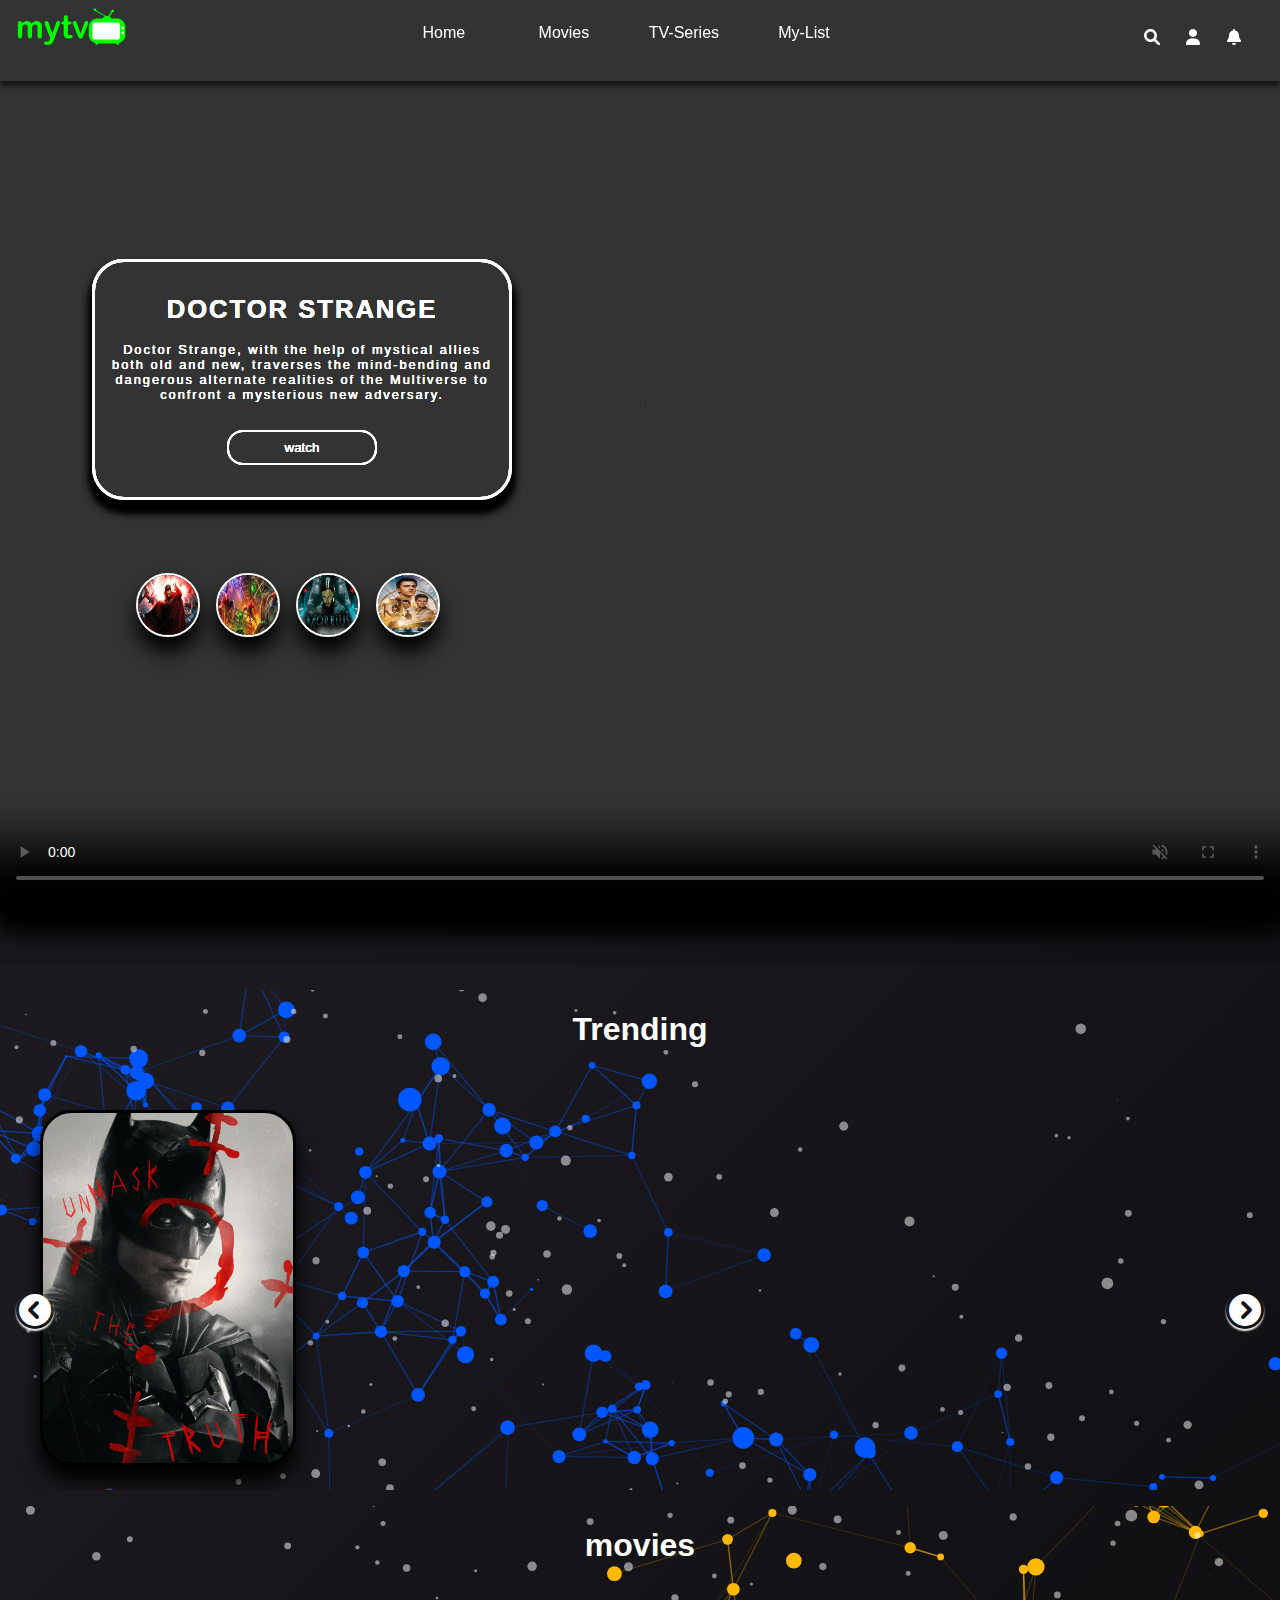
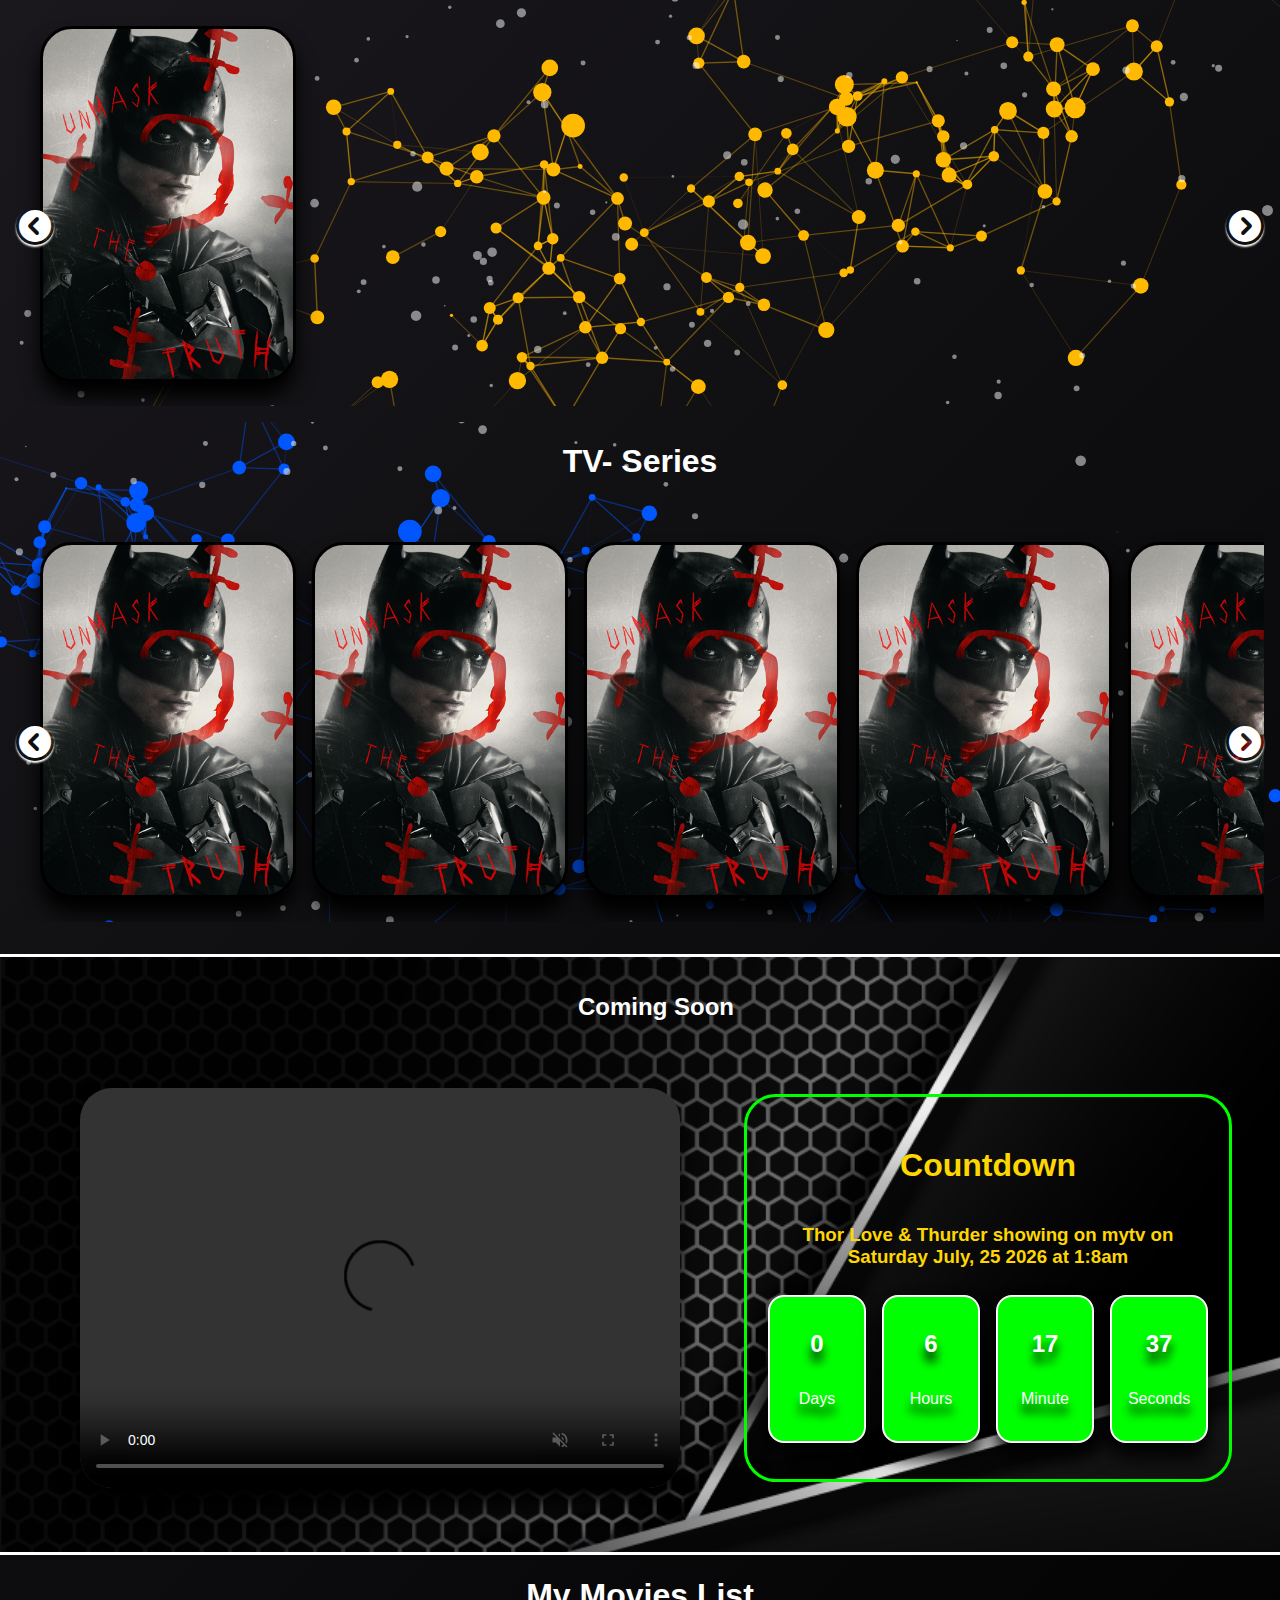
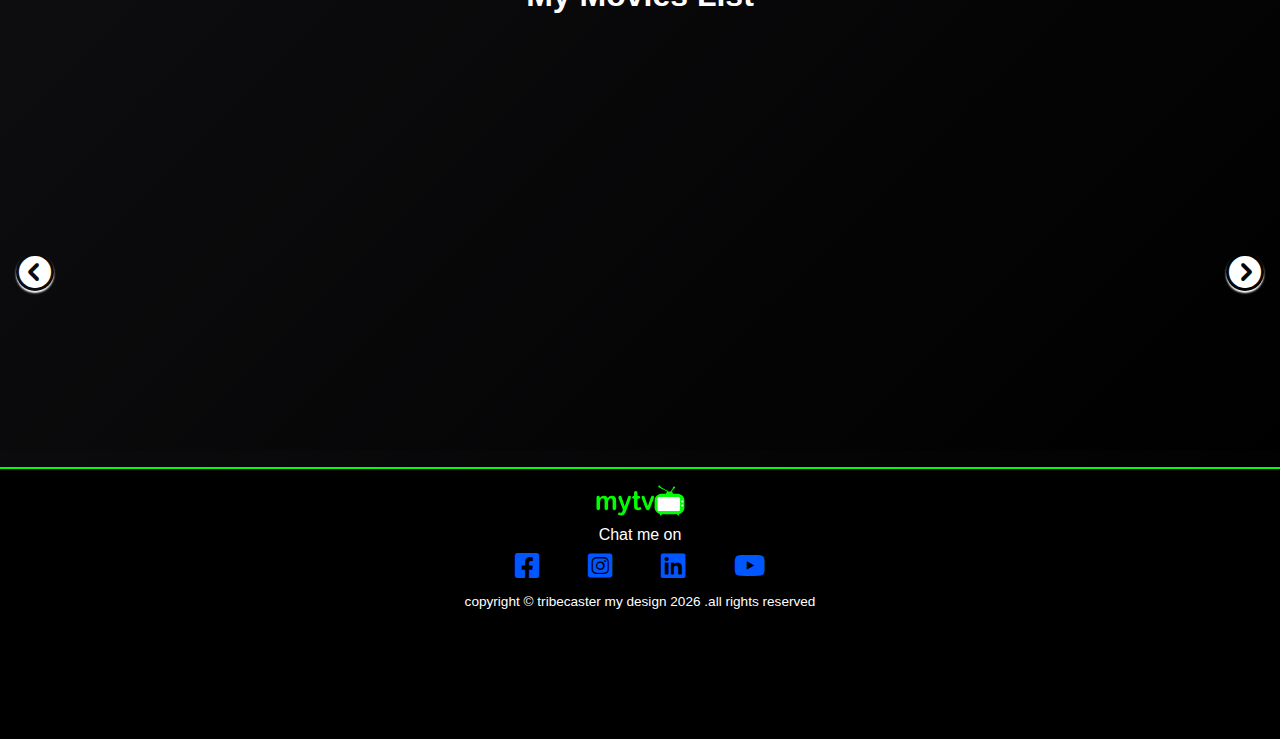
==== commit 29f2ab87: "add new files" ====
--- a/index.html
+++ b/index.html
@@ -4,7 +4,7 @@
     <meta charset="UTF-8">
     <meta http-equiv="X-UA-Compatible" content="IE=edge">
     <meta name="viewport" content="width=device-width, initial-scale=1.0">
-    <title>funtv</title>
+    <title>mytv</title>
     <!---------Font awesome---------->
     <link rel="stylesheet" href="./css/all.css">   
     <!---X------Font awesome------X---->
--- a/css/style.css
+++ b/css/style.css
@@ -88,7 +88,7 @@
     height: 0rem;
     color: white;
     position: fixed;
-    z-index: 1000;
+    z-index: 500;
     width: 100%;
     transition: 2s all ease-in-out;
     box-shadow: 0 5px 5px var(--lightDark);
@@ -608,6 +608,7 @@
     background-position:bottom;
     background-repeat: no-repeat;
 
+
 }
 
 
@@ -644,7 +645,6 @@
     display: flex;
     justify-content: center;
     color: white;
-
 }
 
 .trending-container {
@@ -657,7 +657,6 @@
     margin: 1rem;
     scroll-behavior: smooth;
     padding: 1rem;
-
     
 }
 
@@ -694,7 +693,7 @@
     align-items: center;
     width: 250px;
     height: 350px;
-   border-radius: 1rem;
+   border-radius: 4rem 0 2rem 0;
    overflow: hidden;
    box-shadow:  0 15px 20px var(--dark);
    margin: 0.75rem;
@@ -796,7 +795,7 @@
     transform: translateY(140%);
     transition: 1s all ease-in-out;
     font-size: 1.25rem;
-    z-index: 900;
+    z-index: 1000;
 }
 
 .button-icon {
@@ -1138,7 +1137,6 @@
         transform: translateX(1%);
 
     }
-    
 
     .box-modal {
 
@@ -1197,7 +1195,7 @@
         flex-direction: row;
         align-items: center;
         justify-content: center;
-        width: 650px;
+        width: 550px;
         height: 350px;
         background-size: cover;
         background-position: center;
@@ -1206,19 +1204,8 @@
         box-shadow: 0 15px 20px var(--dark);
         z-index: 2000;
         margin: 1rem;
-        position: relative;
-    }  
-    
-    
-    .video-modal {
-        top: 0;
-        left: 0;
-        width: 100%;
-        height: 100%;
-        object-fit: cover;
-        z-index: 200;
-    }
-
+        
+    }   
 
     .img-movies {
         width: 450px;
@@ -1273,30 +1260,19 @@
         display: flex;
         flex-direction: column;
         width: 100%;
-        width: 280px;
-        height: 320px;
-        justify-content: center;
-        padding: 0.5rem;
 
     }
 
     .category-info {
         display: flex;
-        flex-direction: row;
-        font-size: 0.7rem;
-        justify-content: center;
-        margin: 1rem;
-    }
-
-    .category-info span {
-        text-align: center;
-    }
+        flex-direction: column;
+    }
+
 
     .social-icon {
         display: flex;
         flex-direction: row;
         justify-content: flex-end;
-        justify-content: center;
         
     }
 
@@ -1304,11 +1280,7 @@
         display: flex;
         width: 100%;
         height: 200px;
-        align-items: top;
-        text-align: left;
-        letter-spacing: 1px;
-        overflow: hidden;
-        font-size: 0.8rem;
+        align-items: center;
     }
 
     .sad-btn, .like-btn, .hearth-btn {
@@ -1317,16 +1289,6 @@
         color: white;
        
     } 
-
-    .movies-title {
-        display: flex;
-        justify-content: center;
-        align-items: center;
-        width: 100%;
-        height: 40px;
-        color: white;  
-    
-    }
 
 /*--------X-------modal Movies----------X-------*/
 /*----X-----------Trending Media Scroll------------X-----*/
@@ -1686,7 +1648,7 @@
 /*-----------Nav-----------------*/
     .nav {
         min-height:14vh;
-        background: var(--dark);
+
     }
 
     .nav-toggle {
@@ -1765,7 +1727,6 @@
 .nav {
 
     min-height:8vh;
-    background: var(--dark);
 
 }
 
@@ -1803,9 +1764,6 @@
 
 /*-----------modal-----------------*/  
 
-.title-category {
-    margin-top: 11%;
-}
 
 .box-modal {
 
@@ -1828,7 +1786,7 @@
     margin: 4rem;
     position: fixed; 
     z-index: 2000 !important;  
-    top: 10%;
+
 }
 /*-----------countdown info-----------------*/  
  
@@ -1873,7 +1831,6 @@
 .nav {
 
     min-height:18vh;
-    background: var(--dark);
 
 }
 
@@ -1972,7 +1929,6 @@
 .nav {
 
     min-height:8vh;
-    background: var(--dark);
 
 }
 
@@ -2093,10 +2049,6 @@
     }
 
 /*-----------Nav-----------------*/
-    .nav{
-        background: var(--dark);
-    }
-
 .nav-logo {
     align-items: center !important;
     justify-content: center;
@@ -2135,16 +2087,12 @@
 
 /*-----------modal-----------------*/  
 
-.title-category {
-    margin-top: 18%;
-}
-
 
 .box-modal {
 
     display: flex;
-    width: 320px;
-    height: 600px;
+    width: 350px;
+    height: 550px;
     flex-direction: column;
     align-items: center;
     justify-content: center !important;
@@ -2161,37 +2109,35 @@
     margin: 4rem;
     position: absolute; 
     z-index: 2000 !important;  
-    margin-top: 3%;
 
 }
 
 .img-banner {
     display: flex;
     flex-direction: column;
-    align-items: top;
-    justify-content: center;
-    width: 300px;
+    align-items: center;
+    justify-content: center;
+    width: 350px;
     height: 200px;
     background-size: cover;
     background-position: center;
     background-repeat: no-repeat;
-    border-radius: 2rem 1rem 0rem 1rem;
+    border-radius: 0rem 3rem 0rem 3rem;
     box-shadow: 0 15px 20px var(--dark);
     z-index: 2000;
     margin: 1rem;
-    margin-top: -12%;
 
 } 
 
 .modal-info {
     margin: 1rem;
-    margin-bottom: 2rem;
+    margin-bottom: -2rem;
     font-size: 1rem;
     display: flex;
     flex-direction: column;
     width: 100%;
     height: 300px;
-    align-items: top;
+    align-items: center;
    
 }
 
@@ -2199,7 +2145,7 @@
     display: flex;
     font-size: 1.5rem;
     position: absolute;
-    left: 80%;
+    left: 90%;
     top: 5%;
     z-index: 2000;
 
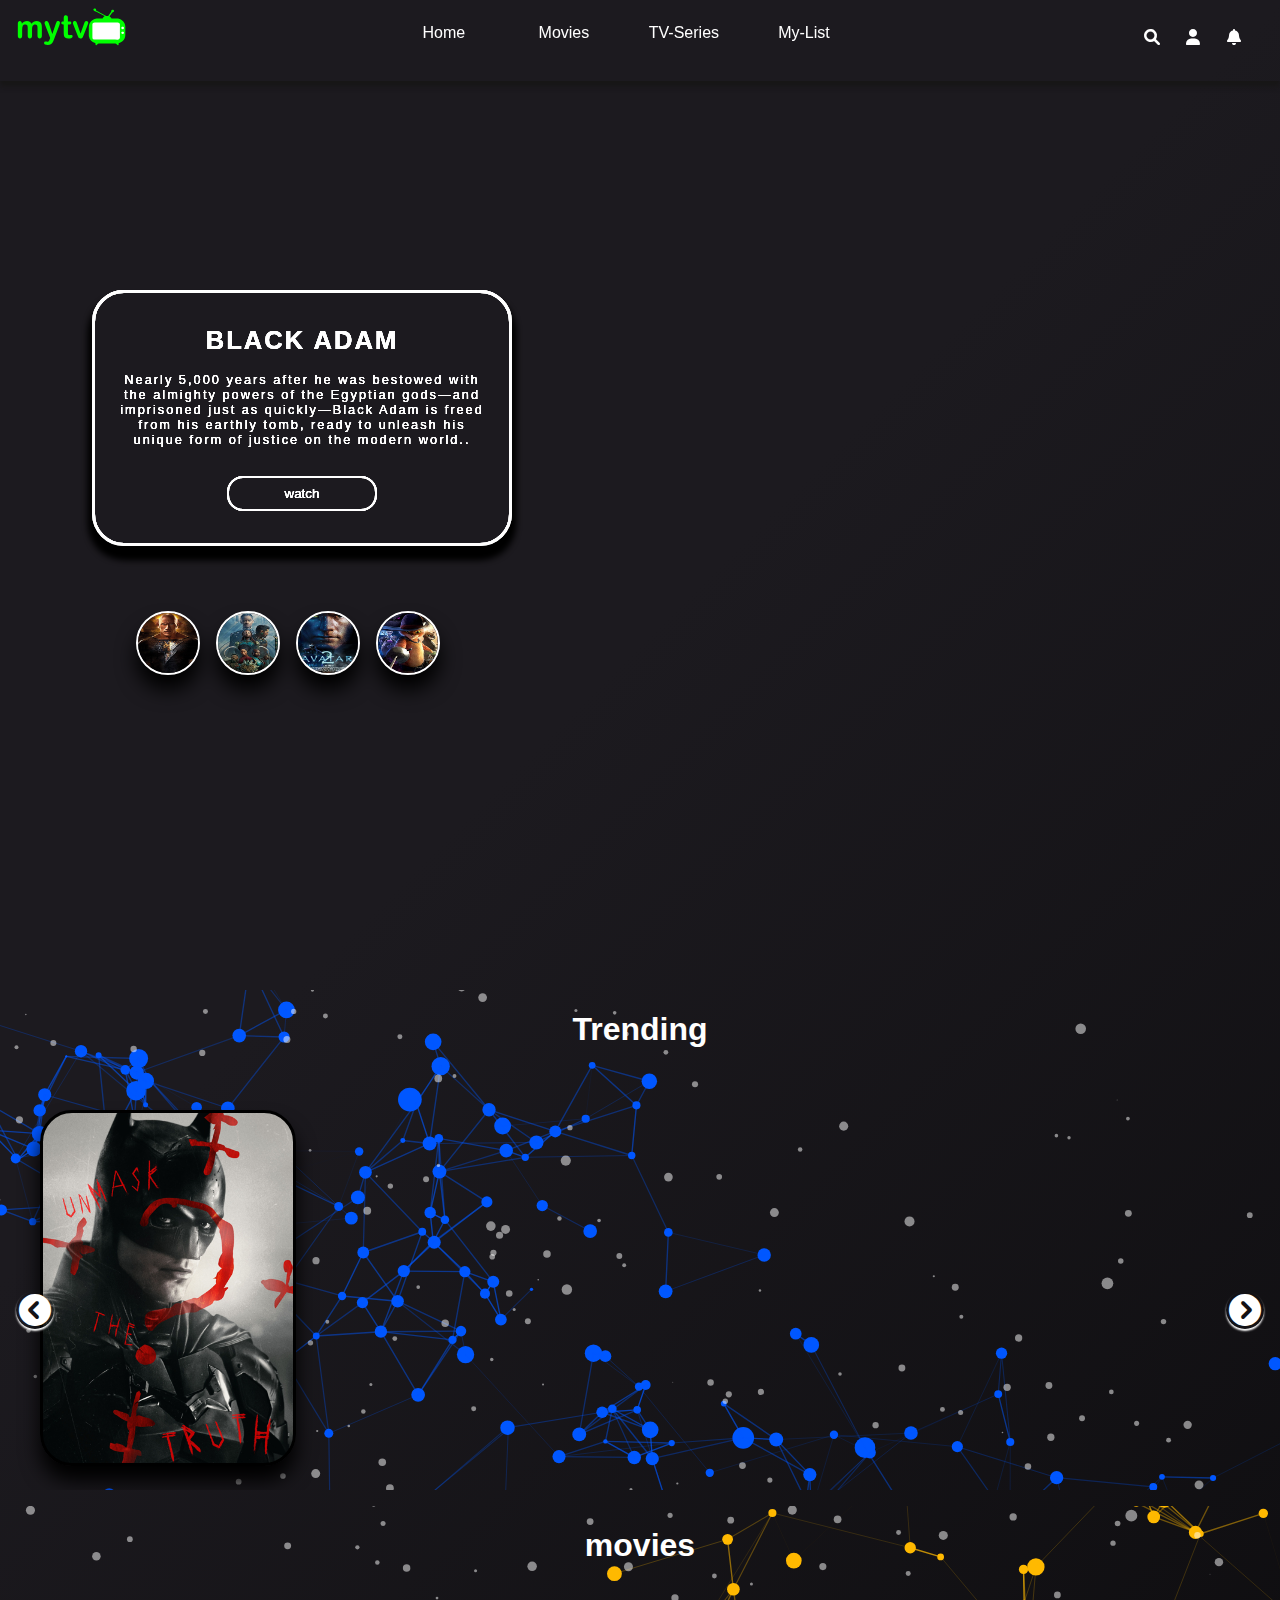
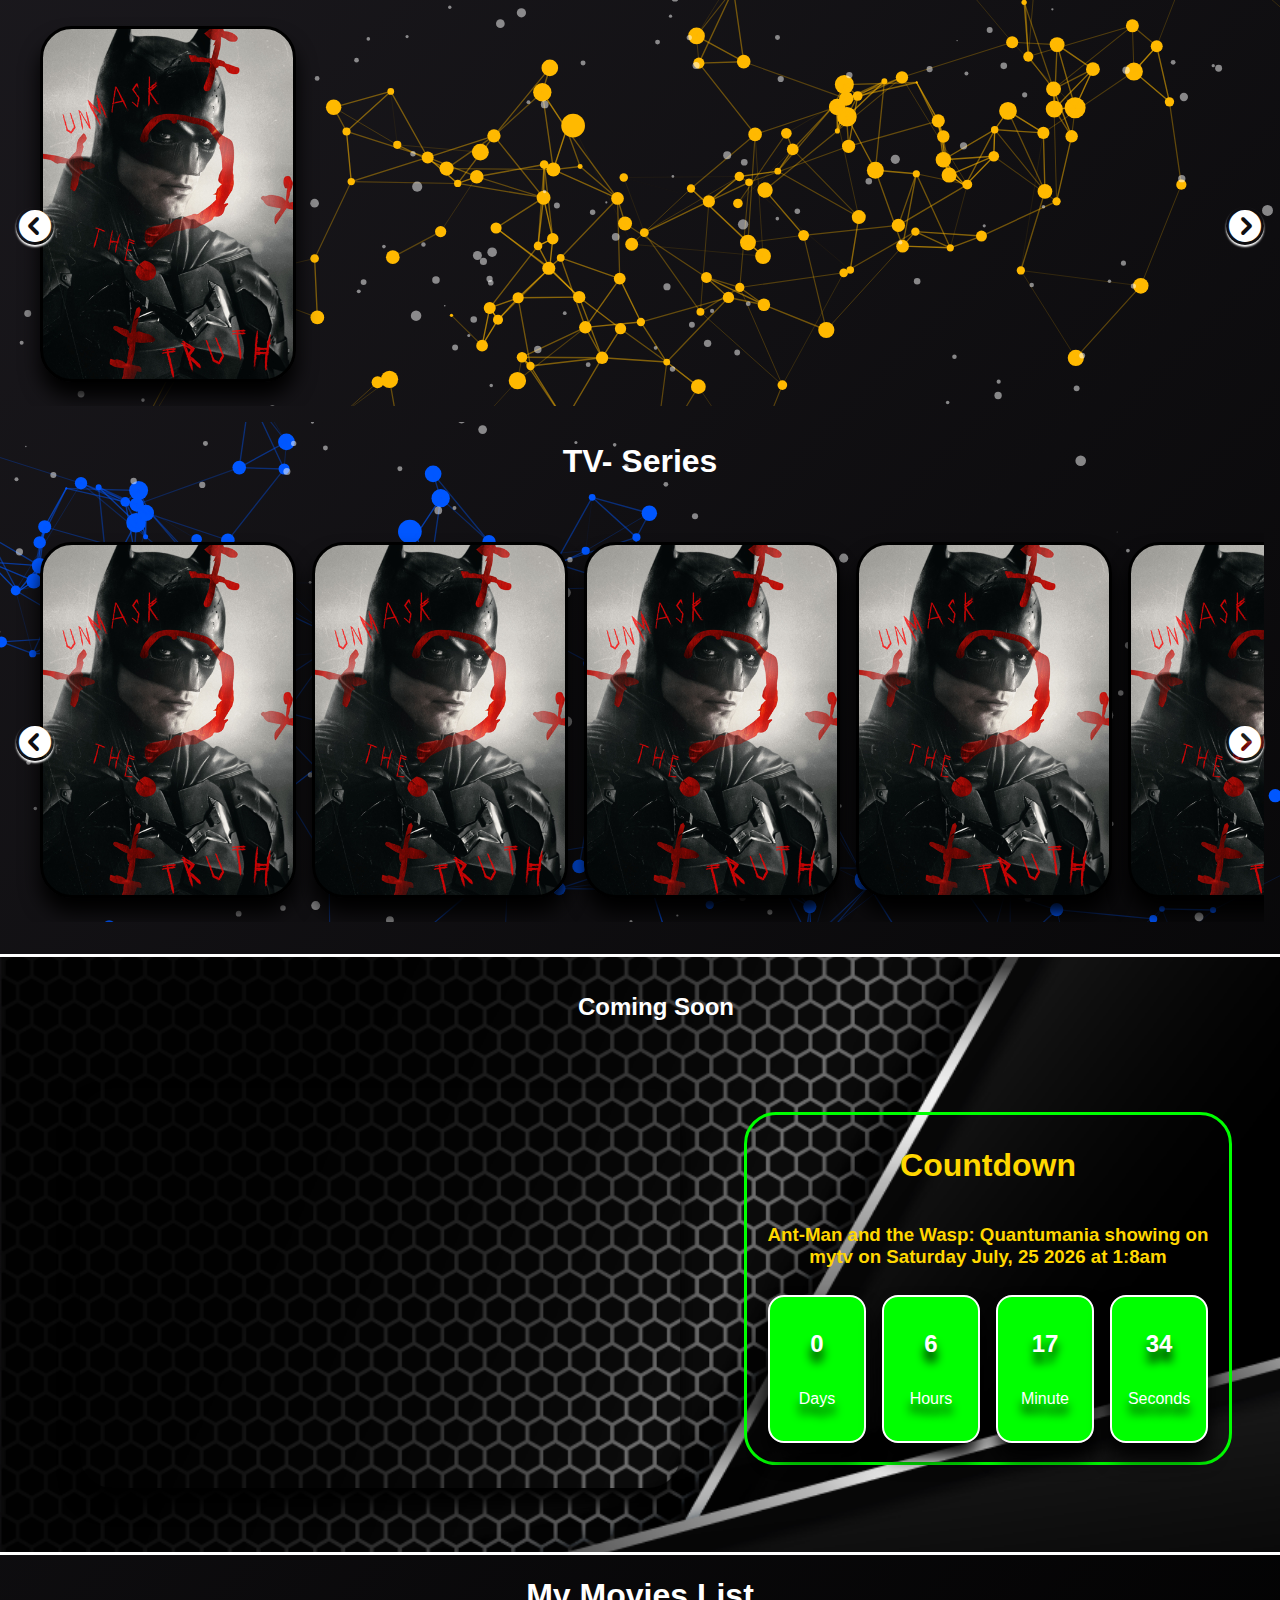
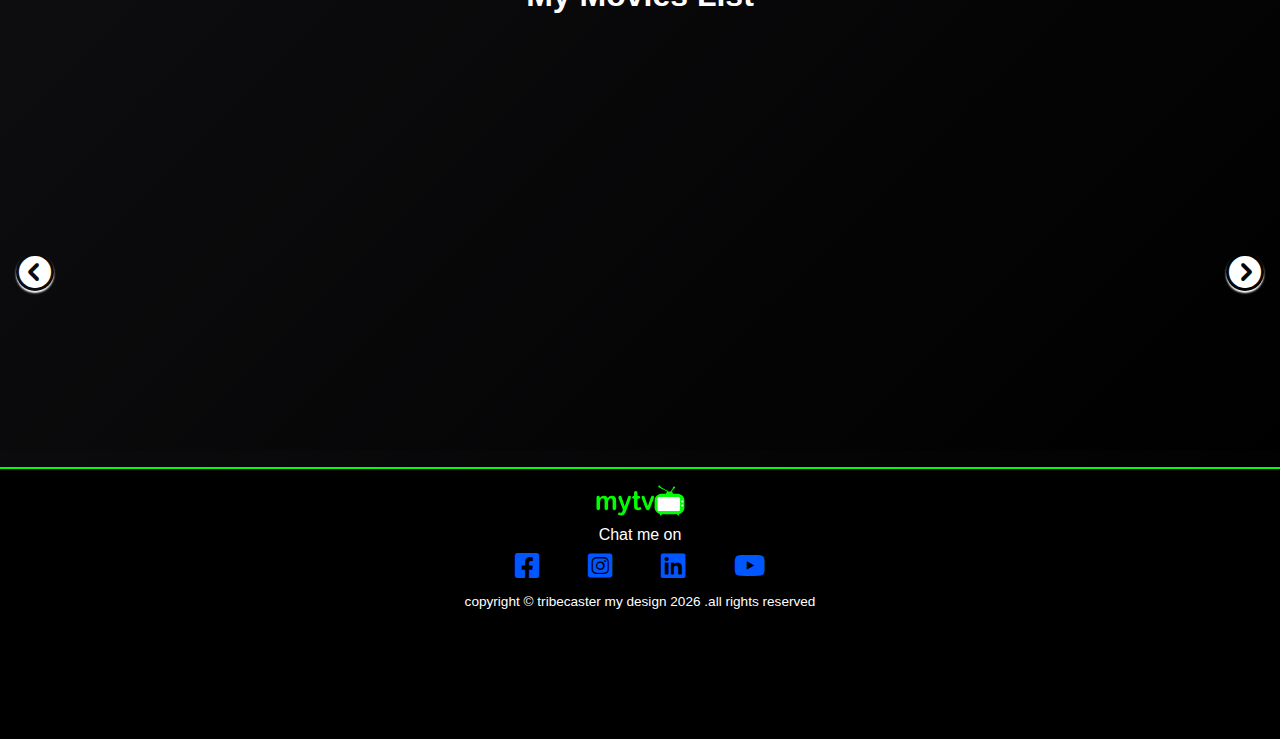
==== commit 5961a233: "added new files" ====
--- a/index.html
+++ b/index.html
@@ -618,9 +618,14 @@
 
       <article class="countdown-box">
         <div class="video-display">
-            <video controls muted autoplay loop class="latest-movies">
+            <!-- <video controls muted autoplay loop class="latest-movies">
                 <source src="./video/video1.mp4" type="video/mp4">
-            </video>
+            </video> -->
+
+            <iframe width="560" height="315" src="https://www.youtube.com/embed/5WfTEZJnv_8" 
+            title="YouTube video player" frameborder="0" allow="accelerometer; autoplay; 
+            clipboard-write; encrypted-media; gyroscope; picture-in-picture; web-share" allowfullscreen></iframe>
+
         </div>
 
       
@@ -628,7 +633,7 @@
         <div class="countdown-info">
             <div class="soon-desc">
                 <h1>Countdown</h1>
-                <h3>Thor LOve & Thunder showing on funtTV on sept, 15 2022 Monday @ 12:30 am</h3>
+                <h3>Ant-Man and the Wasp: Quantumania showing on funtTV on april, 15 2023 Monday @ 12:30 am</h3>
             </div>
 
             <div class="deadline">
--- a/css/style.css
+++ b/css/style.css
@@ -12,7 +12,7 @@
 ::-webkit-scrollbar-thumb {
     background: var(--dark);
     border-radius: 1rem;
-    border: 2px solid var(--lightDark);
+    border: 1px solid white;
 }
 
 ::-webkit-scrollbar-thumb:hover {
@@ -228,6 +228,26 @@
 
 }
 
+.video-background {
+    top: 10.5%;
+    width: 100%;
+    height: 100%;
+    background-position: center;
+    background-size: cover;
+    background-repeat: no-repeat;
+    position: absolute;
+}
+
+.video-background iframe {
+    width: 100vw;
+    height: 100vh;
+    display: flex;
+    justify-content: center;
+    align-items: center;
+    object-fit: cover ;
+
+}
+
 .title-container {
     display: flex;
     justify-content: center;
@@ -259,7 +279,7 @@
     position: absolute;
     justify-content: center;
     right: 60%;
-    margin-top: -18%;
+    margin-top: -12%;
 
 
 }
@@ -1366,7 +1386,7 @@
         align-items: center !important;
         flex-direction: column;
         width: 450px;
-        height: 350px;
+        height: 315px;
         margin: 2rem;
         text-align: center;
         color: gold;
